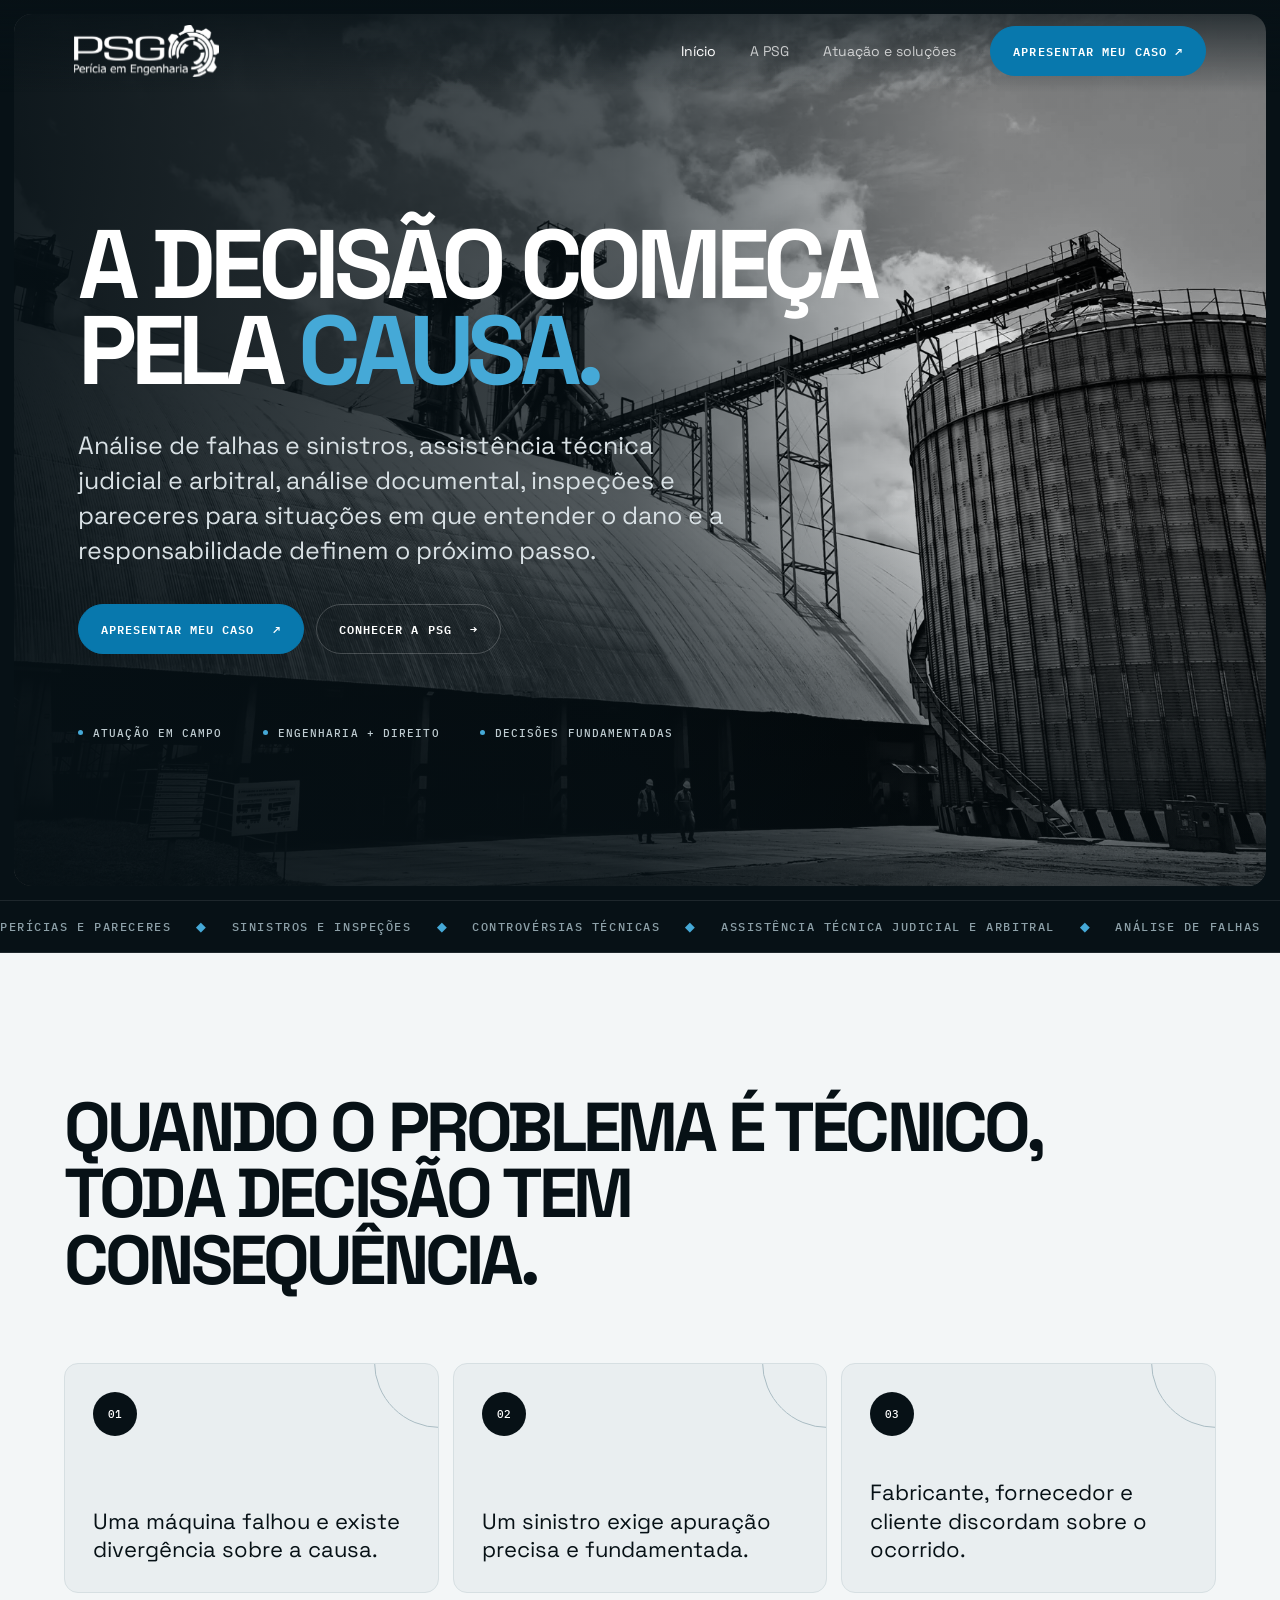
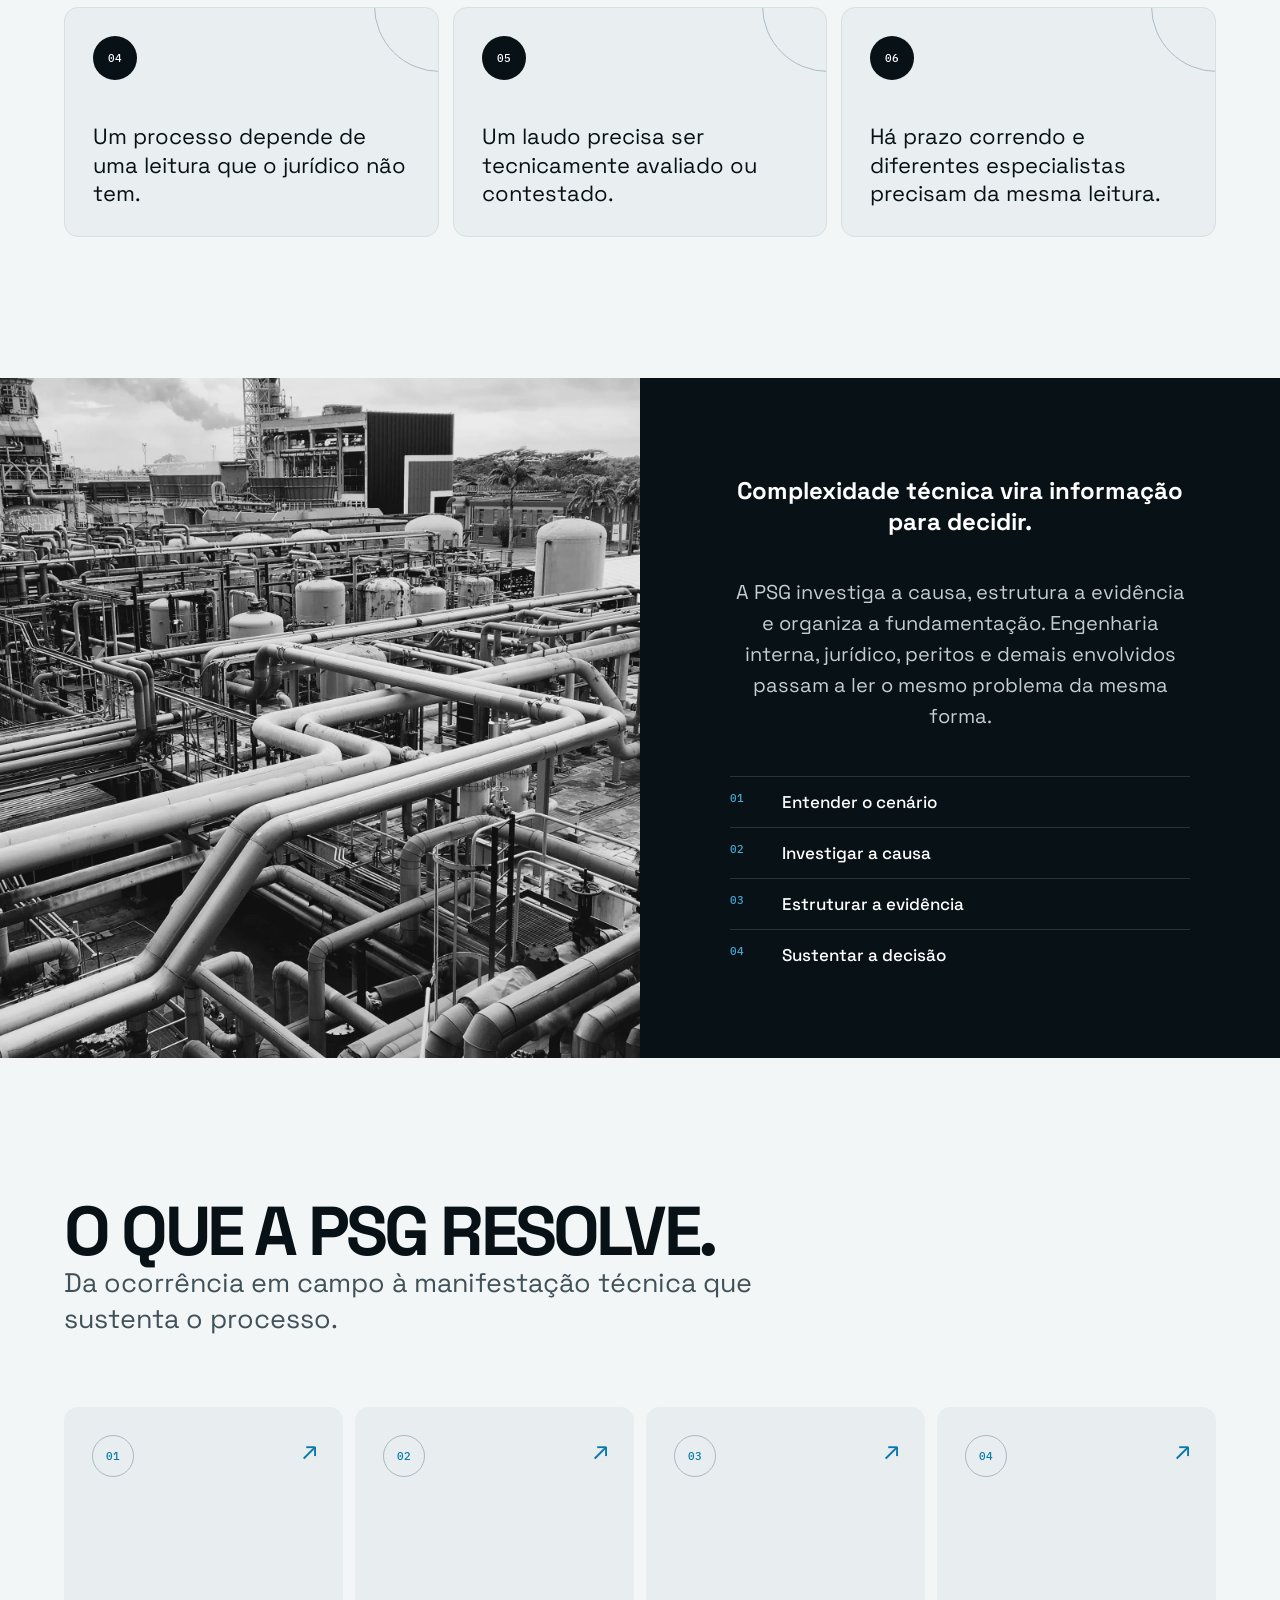
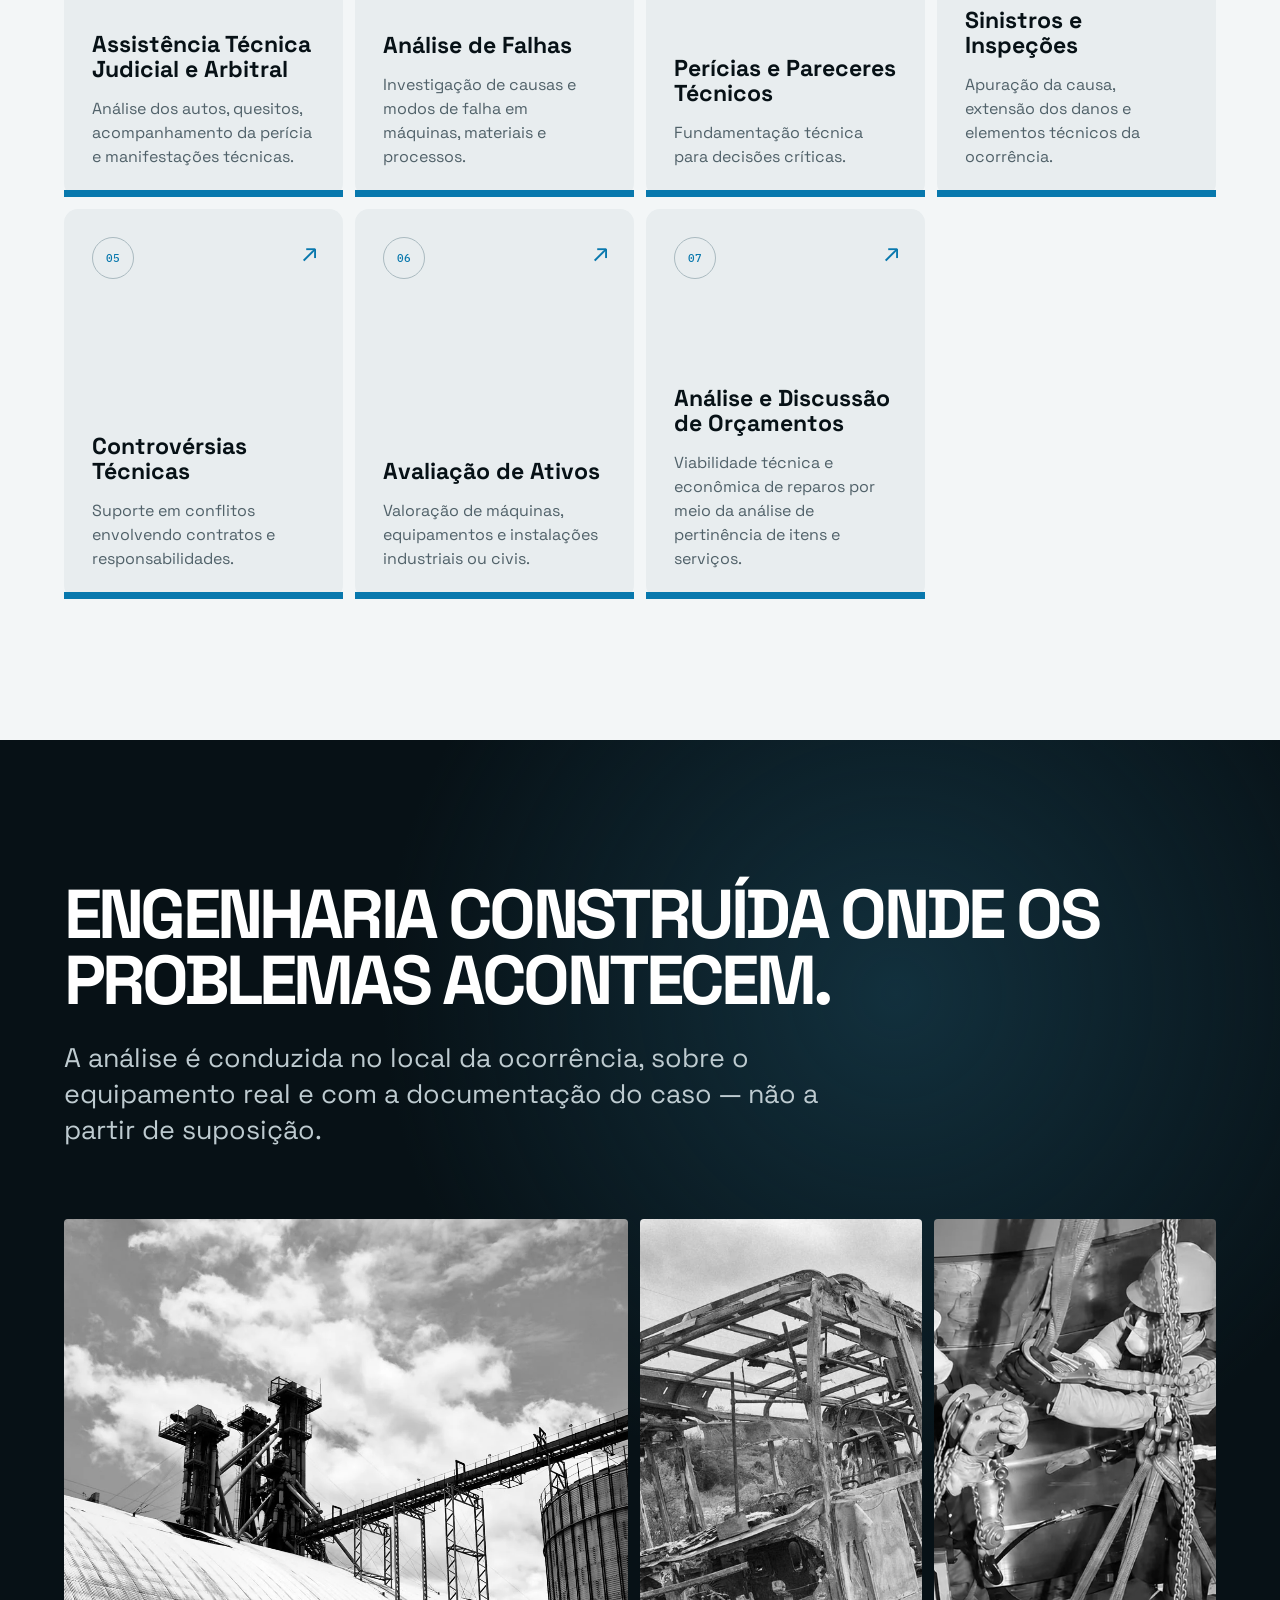
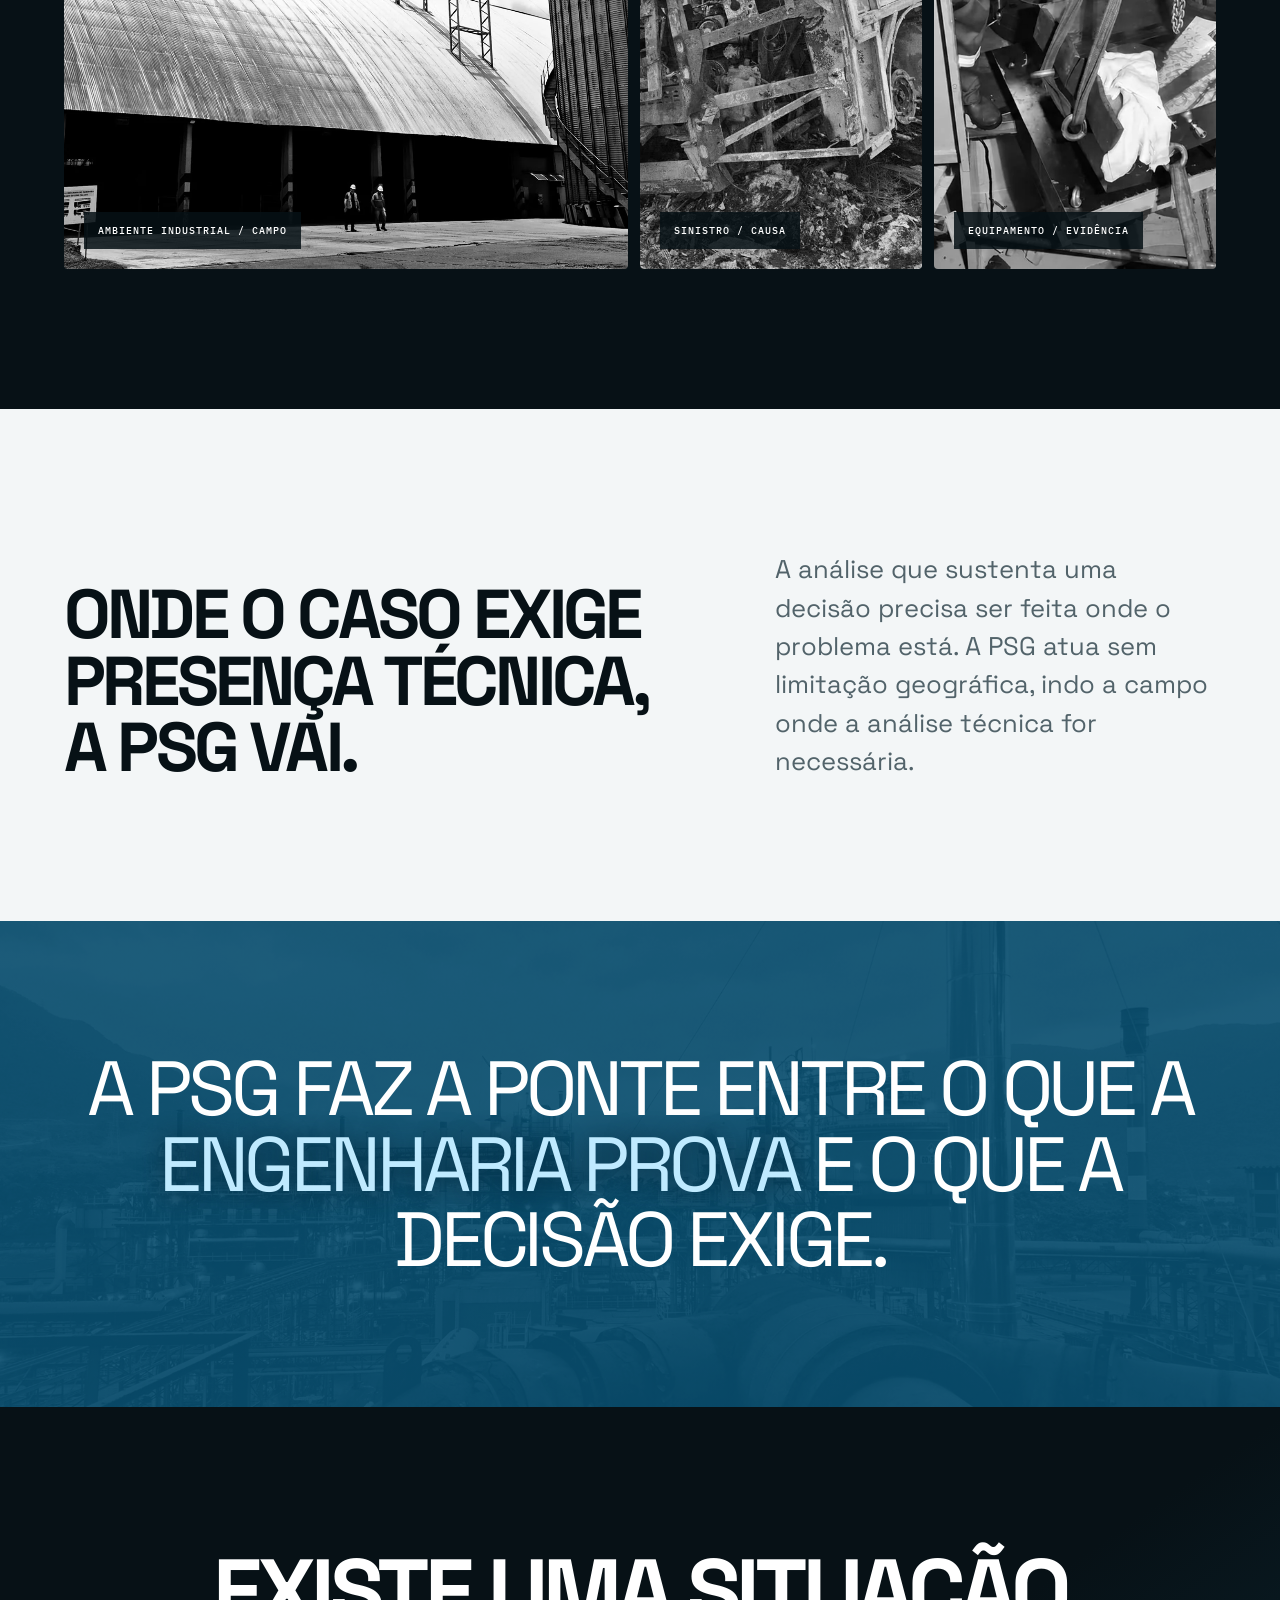
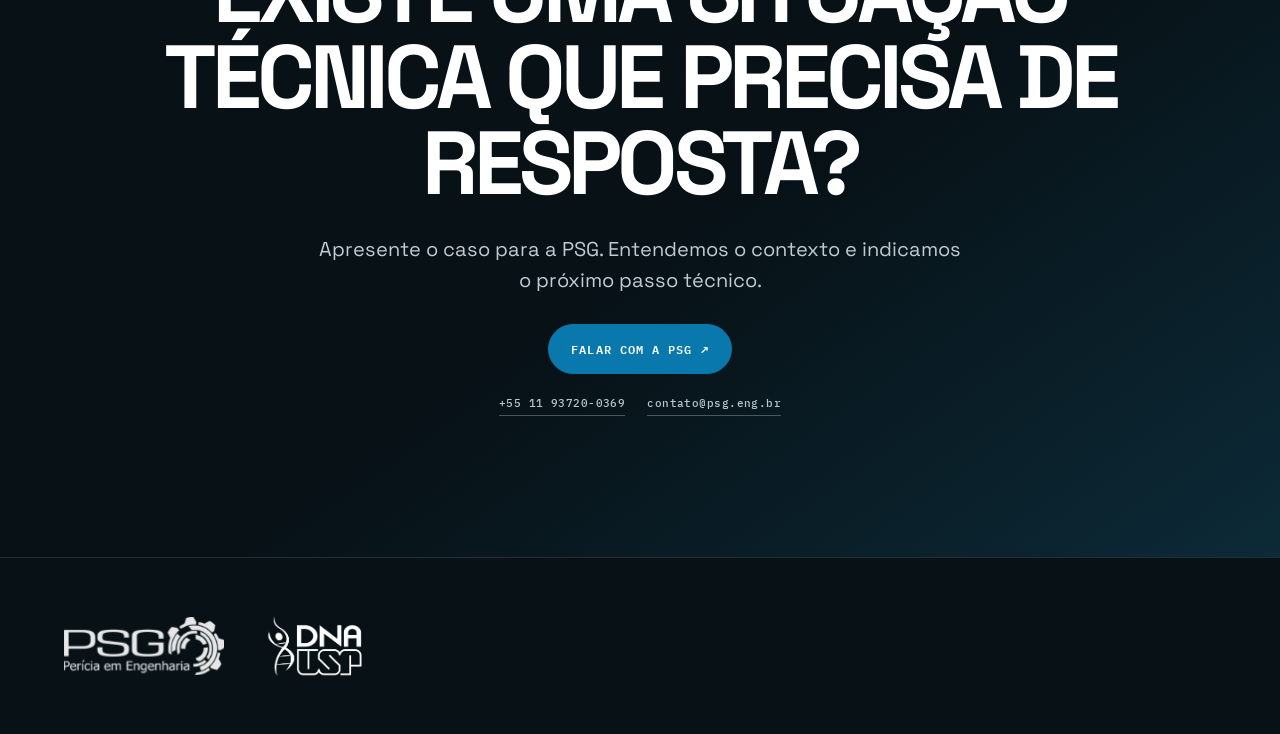
==== index.html @ a9a71434 "COMMIT 01 | THEODORO" ====
<!DOCTYPE html>
<html lang="pt-BR"><head>
<!-- Google Tag Manager -->
<script>(function(w,d,s,l,i){w[l]=w[l]||[];w[l].push({"gtm.start":new Date().getTime(),event:"gtm.js"});var f=d.getElementsByTagName(s)[0],j=d.createElement(s),dl=l!="dataLayer"?"&l="+l:"";j.async=true;j.src="https://www.googletagmanager.com/gtm.js?id="+i+dl;f.parentNode.insertBefore(j,f);})(window,document,"script","dataLayer","GTM-MQ7P9SL2");</script>
<!-- End Google Tag Manager --><meta charset="utf-8"/><meta content="width=device-width,initial-scale=1" name="viewport"/><meta content="PSG Perícia em Engenharia — análise de falhas, assistência técnica judicial, inspeções e pareceres." name="description"/><title>PSG — Perícia em Engenharia</title><link href="assets/brand/favicon-psg.png" rel="icon" sizes="512x512" type="image/png"/><style>html,body{background:#071116}</style><link href="https://fonts.googleapis.com" rel="preconnect"/><link crossorigin="anonymous" href="https://fonts.gstatic.com" rel="preconnect"/><link href="https://fonts.googleapis.com/css2?family=IBM+Plex+Mono:wght@400;500;600&amp;family=Space+Grotesk:wght@400;500;600;700&amp;display=swap" rel="stylesheet"/><script>if(location.protocol==="file:")document.documentElement.classList.add("psg-file-entry")</script><link href="style.css" rel="stylesheet"/></head><body class="home">
<!-- Google Tag Manager (noscript) -->
<noscript><iframe height="0" src="https://www.googletagmanager.com/ns.html?id=GTM-MQ7P9SL2" style="display:none;visibility:hidden" width="0"></iframe></noscript>
<!-- End Google Tag Manager (noscript) -->
<header class="topbar"><div class="wrap nav"><a href="index.html"><img alt="PSG Perícia em Engenharia" class="logo" decoding="async" src="assets/brand/logo-psg.svg"/></a><button aria-controls="navlinks" aria-expanded="false" aria-label="Abrir menu" class="menu">☰</button><nav class="navlinks" id="navlinks"><a class="active" href="index.html">Início</a><a href="a-psg/index.html">A PSG</a><a href="solucoes/index.html">Atuação e soluções</a><a class="pill" href="#contato">Apresentar meu caso ↗</a></nav></div></header>
<main><section class="hero"><div class="hero-bg"></div><div class="wrap hero-content"><h1>A decisão começa<br/>pela <em>causa.</em></h1><p class="lead">Análise de falhas e sinistros, assistência técnica judicial e arbitral, análise documental, inspeções e pareceres para situações em que entender o dano e a responsabilidade definem o próximo passo.</p><div class="actions"><a class="button primary" href="#contato">Apresentar meu caso <span>↗</span></a><a class="button" href="a-psg/index.html">Conhecer a PSG <span>→</span></a></div><div class="hero-meta"><span><i></i>Atuação em campo</span><span><i></i>Engenharia + direito</span><span><i></i>Decisões fundamentadas</span></div></div></section>
<div aria-label="Áreas de atuação" class="ticker"><div class="ticker-track"><div class="ticker-sequence"><span>Perícias e pareceres</span><b>◆</b><span>Sinistros e inspeções</span><b>◆</b><span>Controvérsias técnicas</span><b>◆</b><span>Assistência técnica judicial e arbitral</span><b>◆</b><span>Análise de falhas</span><b>◆</b><span>Análise de orçamentos</span><b>◆</b></div><div aria-hidden="true" class="ticker-sequence"><span>Perícias e pareceres</span><b>◆</b><span>Sinistros e inspeções</span><b>◆</b><span>Controvérsias técnicas</span><b>◆</b><span>Assistência técnica judicial e arbitral</span><b>◆</b><span>Análise de falhas</span><b>◆</b><span>Análise de orçamentos</span><b>◆</b></div></div></div>
<section class="section light"><div class="wrap"><div class="section-head reveal section-head-clean"><div><h2>Quando o problema é técnico, toda decisão tem consequência.</h2></div></div><div class="problem-grid reveal"><article class="problem"><div class="num">01</div><p>Uma máquina falhou e existe divergência sobre a causa.</p></article><article class="problem"><div class="num">02</div><p>Um sinistro exige apuração precisa e fundamentada.</p></article><article class="problem"><div class="num">03</div><p>Fabricante, fornecedor e cliente discordam sobre o ocorrido.</p></article><article class="problem"><div class="num">04</div><p>Um processo depende de uma leitura que o jurídico não tem.</p></article><article class="problem"><div class="num">05</div><p>Um laudo precisa ser tecnicamente avaliado ou contestado.</p></article><article class="problem"><div class="num">06</div><p>Há prazo correndo e diferentes especialistas precisam da mesma leitura.</p></article></div></div></section>
<section class="split home-method"><div class="split-media"><img alt="Planta industrial inspecionada pela PSG" decoding="async" loading="lazy" src="assets/web/campo-vertical.webp"/></div><div class="split-copy"><h2>Complexidade técnica vira informação para decidir.</h2><p>A PSG investiga a causa, estrutura a evidência e organiza a fundamentação. Engenharia interna, jurídico, peritos e demais envolvidos passam a ler o mesmo problema da mesma forma.</p><div class="steps"><div class="step"><span>01</span><b>Entender o cenário</b></div><div class="step"><span>02</span><b>Investigar a causa</b></div><div class="step"><span>03</span><b>Estruturar a evidência</b></div><div class="step"><span>04</span><b>Sustentar a decisão</b></div></div></div></section>
<section class="section light"><div class="wrap"><div class="section-head reveal section-head-clean"><div><h2>O que a PSG resolve.</h2><p class="section-intro">Da ocorrência em campo à manifestação técnica que sustenta o processo.</p></div></div><div class="services reveal"><a class="service" href="solucoes/index.html"><span class="icon">01</span><div><h3>Assistência Técnica Judicial e Arbitral</h3><p>Análise dos autos, quesitos, acompanhamento da perícia e manifestações técnicas.</p></div><span class="arrow">↗</span></a><a class="service" href="solucoes/index.html"><span class="icon">02</span><div><h3>Análise de Falhas</h3><p>Investigação de causas e modos de falha em máquinas, materiais e processos.</p></div><span class="arrow">↗</span></a><a class="service" href="solucoes/index.html"><span class="icon">03</span><div><h3>Perícias e Pareceres Técnicos</h3><p>Fundamentação técnica para decisões críticas.</p></div><span class="arrow">↗</span></a><a class="service" href="solucoes/index.html"><span class="icon">04</span><div><h3>Sinistros e Inspeções</h3><p>Apuração da causa, extensão dos danos e elementos técnicos da ocorrência.</p></div><span class="arrow">↗</span></a><a class="service" href="solucoes/index.html"><span class="icon">05</span><div><h3>Controvérsias Técnicas</h3><p>Suporte em conflitos envolvendo contratos e responsabilidades.</p></div><span class="arrow">↗</span></a><a class="service" href="solucoes/index.html"><span class="icon">06</span><div><h3>Avaliação de Ativos</h3><p>Valoração de máquinas, equipamentos e instalações industriais ou civis.</p></div><span class="arrow">↗</span></a><a class="service" href="solucoes/index.html"><span class="icon">07</span><div><h3>Análise e Discussão de Orçamentos</h3><p>Viabilidade técnica e econômica de reparos por meio da análise de pertinência de itens e serviços.</p></div><span class="arrow">↗</span></a></div></div></section>
<section class="section field-section"><div class="wrap"><div class="field-heading reveal"><h2>Engenharia construída onde os problemas acontecem.</h2><p class="section-intro">A análise é conduzida no local da ocorrência, sobre o equipamento real e com a documentação do caso — não a partir de suposição.</p></div><div class="field-gallery reveal"><div class="shot"><img alt="Inspeção em instalação industrial" decoding="async" loading="lazy" src="assets/web/hero-industria.webp"/><span class="shot-label">Ambiente industrial / campo</span></div><div class="shot"><img alt="Veículo após sinistro" decoding="async" loading="lazy" src="assets/web/sinistro.webp"/><span class="shot-label">Sinistro / causa</span></div><div class="shot"><img alt="Equipe em análise técnica" decoding="async" loading="lazy" src="assets/web/equipe-tecnica-sem-logos.webp"/><span class="shot-label">Equipamento / evidência</span></div></div></div></section>
<section class="section light geography"><div class="wrap geography-grid reveal"><h2>Onde o caso exige presença técnica, a PSG vai.</h2><p>A análise que sustenta uma decisão precisa ser feita onde o problema está. A PSG atua sem limitação geográfica, indo a campo onde a análise técnica for necessária.</p></div></section>
<section class="statement"><div class="wrap"><blockquote class="reveal">A PSG faz a ponte entre o que a <span>engenharia prova</span> e o que a decisão exige.</blockquote></div></section>
<section class="section contact-section" id="contato"><div class="wrap contact reveal"><div><h2>Existe uma situação técnica que precisa de resposta?</h2></div><div class="contact-side"><p>Apresente o caso para a PSG. Entendemos o contexto e indicamos o próximo passo técnico.</p><a class="button primary" href="https://wa.me/5511937200369">Falar com a PSG ↗</a><div class="contact-links"><a href="tel:+5511937200369">+55 11 93720-0369</a><a href="mailto:contato@psg.eng.br">contato@psg.eng.br</a></div></div></div></section></main>
<footer class="footer"><div class="wrap footer-row"><div class="footer-brands"><img alt="PSG" class="footer-logo" decoding="async" src="assets/brand/logo-psg.svg"/><img alt="DNA USP" class="dna-logo" decoding="async" src="assets/brand/dna-usp-branco.png"/></div></div></footer><script src="script.js"></script></body></html>
---- style.css ----
:root{--blue:#0878ad;--blue2:#45a9d7;--ink:#071116;--paper:#f3f6f7;--line:rgba(255,255,255,.18);--muted:#aebbc1;--max:1440px;--pad:clamp(24px,5vw,78px)}
*{box-sizing:border-box}html{scroll-behavior:smooth}body{margin:0;background:var(--ink);color:#fff;font-family:"Space Grotesk",sans-serif;overflow-x:hidden}a{color:inherit;text-decoration:none}img{display:block;max-width:100%}button{font:inherit}.wrap{width:min(var(--max),100%);margin:auto;padding-inline:var(--pad)}
.topbar{position:fixed;z-index:30;left:0;right:0;top:0;height:92px;display:flex;align-items:center;transition:.3s;background:linear-gradient(#071116cc,transparent)}.topbar.scrolled{height:72px;background:#071116eb;backdrop-filter:blur(12px);border-bottom:1px solid #ffffff14}.nav{display:flex;align-items:center;justify-content:space-between}.logo{width:176px;filter:brightness(0) invert(1)}.navlinks{display:flex;gap:34px;align-items:center;font-size:14px}.navlinks a:not(.pill){opacity:.72}.navlinks a.active,.navlinks a:hover{opacity:1}.pill,.button{border:1px solid #fff3;border-radius:100px;padding:14px 22px;display:inline-flex;align-items:center;gap:18px;text-transform:uppercase;letter-spacing:.09em;font:600 12px "IBM Plex Mono",monospace;transition:.25s}.button.primary,.pill{background:var(--blue);border-color:var(--blue)}.button:hover,.pill:hover{background:#fff;color:var(--ink);transform:translateY(-2px)}.menu{display:none;background:none;border:0;color:#fff;font-size:24px}
.hero{min-height:100svh;position:relative;display:flex;align-items:flex-end;overflow:hidden}.hero-bg{position:absolute;inset:0;background:url('assets/web/hero-industria.webp') center/cover no-repeat;filter:grayscale(1);transform:scale(1.02)}.hero:after{content:"";position:absolute;inset:0;background:linear-gradient(90deg,#061015f2 0%,#061015b5 48%,#06101522 78%),linear-gradient(0deg,#071116 0%,transparent 45%)}.hero-content{position:relative;z-index:2;padding-top:150px;padding-bottom:72px}.eyebrow{display:flex;gap:13px;align-items:center;text-transform:uppercase;letter-spacing:.16em;font:500 11px "IBM Plex Mono";color:var(--blue2)}.eyebrow:before{content:"";width:36px;height:1px;background:currentColor}.hero h1,.page-hero h1{font-size:clamp(54px,7.6vw,120px);line-height:.88;letter-spacing:-.065em;max-width:1100px;margin:24px 0 34px;text-transform:uppercase}.hero h1 em,.page-hero h1 em{color:var(--blue2);font-style:normal}.lead{font-size:clamp(18px,2vw,25px);line-height:1.4;max-width:720px;color:#d8e0e4}.actions{display:flex;gap:12px;margin-top:36px;flex-wrap:wrap}.hero-meta{display:flex;gap:40px;margin-top:72px;font:500 11px "IBM Plex Mono";letter-spacing:.1em;text-transform:uppercase;color:#bfccd1}.hero-meta span{display:flex;gap:10px;align-items:center}.hero-meta i{width:5px;height:5px;background:var(--blue2);border-radius:50%}
.ticker{border-block:1px solid #ffffff18;overflow:hidden;white-space:nowrap;padding:18px 0;font:500 12px "IBM Plex Mono";text-transform:uppercase;letter-spacing:.13em;color:#8da0a8}.ticker-track{display:flex;width:max-content;will-change:transform;animation:tickerMove 34s linear infinite}.ticker-sequence{display:flex;align-items:center;flex:none}.ticker b{color:var(--blue2);margin:0 25px}@keyframes tickerMove{to{transform:translateX(-50%)}}
.section{padding:clamp(90px,11vw,170px) 0}.section.light{background:var(--paper);color:var(--ink)}.section.blue{background:var(--blue)}.section-head{display:grid;grid-template-columns:1fr 2fr;gap:60px;margin-bottom:70px}.section h2{font-size:clamp(42px,5.4vw,82px);line-height:.96;letter-spacing:-.055em;margin:0;text-transform:uppercase}.section-intro{font-size:clamp(19px,2.1vw,28px);line-height:1.35;max-width:760px;margin:0;color:#becbd0}.light .section-intro{color:#405159}.kicker{font:500 11px "IBM Plex Mono";letter-spacing:.14em;text-transform:uppercase;color:var(--blue)}
.problem-grid{display:grid;grid-template-columns:repeat(3,1fr);border-top:1px solid #1d3038}.problem{padding:34px 25px 50px 0;border-bottom:1px solid #1d3038;min-height:170px}.problem:nth-child(3n+2),.problem:nth-child(3n+3){padding-left:25px;border-left:1px solid #1d3038}.num{font:500 11px "IBM Plex Mono";color:var(--blue);margin-bottom:35px}.problem p{font-size:20px;line-height:1.3;margin:0;max-width:350px}
.split{display:grid;grid-template-columns:1fr 1fr;min-height:760px}.split-media{position:relative;overflow:hidden}.split-media img{width:100%;height:100%;object-fit:cover;filter:grayscale(1);transition:1s}.split-media:hover img{transform:scale(1.03);filter:grayscale(.3)}.split-copy{padding:clamp(50px,7vw,110px);display:flex;flex-direction:column;justify-content:center}.split-copy h2{max-width:720px}.split-copy p{font-size:20px;line-height:1.55;color:#c2ced3;max-width:650px}.steps{margin-top:40px}.step{display:grid;grid-template-columns:52px 1fr;padding:23px 0;border-top:1px solid #ffffff24}.step span{font:500 11px "IBM Plex Mono";color:var(--blue2)}.step b{font-size:17px;font-weight:500}
.services{display:grid;grid-template-columns:repeat(2,1fr);border-top:1px solid #b7c3c7}.service{padding:45px 25px 50px 0;border-bottom:1px solid #b7c3c7;display:grid;grid-template-columns:60px 1fr 40px;gap:15px;min-height:220px;transition:.3s}.service:nth-child(even){padding-left:35px;border-left:1px solid #b7c3c7}.service:hover{background:#fff;padding-inline:28px}.service .icon{font:500 11px "IBM Plex Mono";color:var(--blue)}.service h3{font-size:28px;line-height:1.1;margin:0 0 15px}.service p{margin:0;color:#506169;line-height:1.5}.arrow{font-size:26px;color:var(--blue)}
.field-gallery{display:grid;grid-template-columns:1.5fr .75fr .75fr;gap:12px;height:650px}.shot{position:relative;overflow:hidden}.shot img{width:100%;height:100%;object-fit:cover;filter:grayscale(1)}.shot:first-child img{object-position:center}.shot-label{position:absolute;left:20px;bottom:20px;background:#071116d9;padding:12px 14px;font:500 10px "IBM Plex Mono";letter-spacing:.1em;text-transform:uppercase}
.statement{padding:130px 0;background:var(--blue);color:#fff}.statement blockquote{margin:0;font-size:clamp(42px,6vw,96px);line-height:.98;letter-spacing:-.055em;text-transform:uppercase;max-width:1250px}.statement blockquote span{color:#052f44}
.contact{display:grid;grid-template-columns:1.3fr .7fr;gap:80px;align-items:end}.contact h2{font-size:clamp(54px,7vw,106px)}.contact-side{border-top:1px solid #ffffff35;padding-top:30px}.contact-side p{color:#c0ccd1;line-height:1.55}
.footer{padding:54px 0;border-top:1px solid #ffffff1f}.footer-row{display:flex;justify-content:flex-start;align-items:center}.footer-brands{display:flex;align-items:center;gap:40px}.footer-logo{width:160px;filter:brightness(0) invert(1);opacity:.9}.dna-logo{width:104px;height:auto;object-fit:contain}
.section-number{display:block;font:500 10px "IBM Plex Mono";letter-spacing:.15em;text-transform:uppercase;color:var(--blue2);margin-bottom:28px}.light .section-number{color:var(--blue)}
.media-stamp{position:absolute;left:26px;bottom:26px;z-index:2;padding:13px 16px;background:#071116e8;border:1px solid #ffffff20;font:500 10px "IBM Plex Mono";letter-spacing:.12em;text-transform:uppercase}
/* Home — direção editorial inspirada na referência */
.topbar{padding-top:10px}.topbar .nav{padding-inline:calc(var(--pad) + 10px)}.topbar .logo{width:145px}.topbar.scrolled{padding-top:0}
.home .problem,.home .service{position:relative}
.home .field-gallery{transition:grid-template-columns .65s cubic-bezier(.2,.8,.2,1)}.home .field-gallery:has(.shot:nth-child(1):hover){grid-template-columns:2.15fr .55fr .55fr}.home .field-gallery:has(.shot:nth-child(2):hover){grid-template-columns:.72fr 2.05fr .55fr}.home .field-gallery:has(.shot:nth-child(3):hover){grid-template-columns:.72fr .55fr 2.05fr}.home .field-gallery .shot{z-index:1;transition:filter .4s ease}.home .field-gallery .shot:nth-child(n):hover{transform:none;box-shadow:none}.home .field-gallery .shot img{transition:transform .7s cubic-bezier(.2,.8,.2,1),filter .7s ease}.home .field-gallery .shot:hover img{transform:scale(1.025);filter:grayscale(.15)}.home .field-gallery:has(.shot:hover) .shot:not(:hover){filter:brightness(.55)}
.home .section-head-clean{display:block;max-width:1050px}.home .section-head-clean>div{max-width:100%}
.home .statement blockquote{margin-inline:auto;text-align:center}.home .statement blockquote span{color:#bfeaff;text-shadow:0 2px 24px #001d2dcc}
.home .field-gallery .shot:hover img{filter:grayscale(1)}
/* Páginas internas — extensão direta do sistema visual da Home */
.inner-hero{min-height:calc(100svh - 28px);margin:14px;border-radius:18px;position:relative;overflow:hidden;display:flex;align-items:flex-end}.inner-hero:after{content:"";position:absolute;inset:0;background:linear-gradient(0deg,#061015d9 0%,#06101575 62%,#06101559),linear-gradient(90deg,#0610158c,#0610152e 72%)}.inner-hero-bg{position:absolute;inset:0;width:100%;height:100%;object-fit:cover;filter:grayscale(1)}.about-page .inner-hero-bg{object-position:center}.inner-hero-content{position:relative;z-index:2;padding-top:170px;padding-bottom:78px}.about-page .inner-hero-content{display:flex;flex-direction:column;align-items:center;text-align:center}.inner-hero h1{font-size:clamp(52px,7vw,110px);line-height:1.04;letter-spacing:-.06em;text-transform:uppercase;max-width:1170px;margin:0 0 34px}.about-page .inner-hero h1{max-width:1200px}.inner-hero h1 em{font-style:normal;color:var(--blue2)}.inner-hero p{font-size:clamp(18px,2vw,25px);line-height:1.5;max-width:760px;color:#d3dde1;margin:0}.solutions-hero .inner-hero-bg{object-position:center 62%}
.about-intro{display:grid;grid-template-columns:1.15fr .85fr;gap:10vw;align-items:start}.about-intro h2{max-width:820px}.about-copy{padding-top:8px}.about-copy p{font-size:19px;line-height:1.65;color:#506169;margin:0 0 22px}.method-band{display:grid;grid-template-columns:1fr 1fr;min-height:720px}.method-image{overflow:hidden}.method-image img{width:100%;height:100%;object-fit:cover;object-position:center;filter:grayscale(1)}.method-copy{display:flex;flex-direction:column;justify-content:center;padding:clamp(55px,7vw,110px);background:#0b181e}.method-copy h2{font-size:clamp(42px,5vw,76px);line-height:.98;letter-spacing:-.05em;text-transform:uppercase;margin:0 0 34px}.method-copy p{font-size:18px;line-height:1.65;color:#b9c7cc;max-width:680px;margin:0 0 18px}
.inner-field{background:radial-gradient(circle at 70% 10%,#12303d,transparent 38%),var(--ink)}.inner-field .field-heading{max-width:1050px;margin-bottom:65px}.inner-gallery{display:grid;grid-template-columns:1.25fr .85fr .85fr;gap:12px;height:650px;transition:grid-template-columns .65s cubic-bezier(.2,.8,.2,1)}.inner-gallery:has(figure:nth-child(1):hover){grid-template-columns:2.15fr .55fr .55fr}.inner-gallery:has(figure:nth-child(2):hover){grid-template-columns:.72fr 2.05fr .55fr}.inner-gallery:has(figure:nth-child(3):hover){grid-template-columns:.72fr .55fr 2.05fr}.inner-gallery figure{margin:0;position:relative;overflow:hidden;border-radius:4px;transition:filter .4s ease}.inner-gallery img{width:100%;height:100%;object-fit:cover;filter:grayscale(1);transition:transform .7s cubic-bezier(.2,.8,.2,1)}.about-page .inner-gallery figure:first-child img{object-position:center}.about-page .inner-gallery figure:nth-child(2) img{object-position:42% center}.inner-gallery figure:hover img{transform:scale(1.025)}.inner-gallery:has(figure:hover) figure:not(:hover){filter:brightness(.55)}.inner-gallery figcaption{position:absolute;left:20px;bottom:20px;background:#071116e3;padding:12px 15px;font:500 10px "IBM Plex Mono";letter-spacing:.1em;text-transform:uppercase}.team-heading{max-width:900px;margin-bottom:65px}.team-grid{display:grid;grid-template-columns:repeat(3,1fr);gap:12px}.team-grid article{min-height:330px;padding:30px;border:1px solid #d4dfe2;border-radius:14px;background:#e8edef;display:flex;flex-direction:column;justify-content:flex-end;position:relative;overflow:hidden;transition:.35s}.team-grid article:after{content:"";position:absolute;width:160px;height:160px;border:1px solid #aabcc3;border-radius:50%;right:-80px;top:-80px}.team-grid article:hover{background:var(--blue);color:#fff;transform:translateY(-6px);border-color:var(--blue)}.team-grid article>span{position:absolute;left:30px;top:30px;font:500 11px "IBM Plex Mono";color:var(--blue)}.team-grid article:hover>span{color:#fff}.team-grid h3{font-size:clamp(25px,2.5vw,38px);line-height:1.08;margin:0 0 14px}.team-grid p{margin:0;color:#53636a}.team-grid article:hover p{color:#d8edf5}.capacity-card{background:#fff;border-radius:18px;padding:clamp(45px,7vw,90px);display:grid;grid-template-columns:1fr 1fr;gap:8vw;align-items:end}.capacity-card p{font-size:21px;line-height:1.55;color:#52636a;margin:0}.inner .contact-section{background:linear-gradient(145deg,#071116 55%,#0c2a37)}.inner .contact-section .contact{display:flex;flex-direction:column;align-items:center;text-align:center;gap:30px;max-width:1120px}.inner .contact-section .contact-side{border:0;padding:0;display:flex;flex-direction:column;align-items:center}.inner .contact-section .contact-side p{font-size:20px;max-width:680px;margin:0 0 28px}
.solutions-section{background:#071116}.solutions-page .solutions-list{border-top-color:#ffffff24}.solutions-page .solution-button{padding:40px 0}.solutions-page .solution-button strong{font-size:clamp(27px,3.2vw,48px)}.solutions-page .solution-content-inner{padding-bottom:55px}.solutions-image{height:600px;overflow:hidden;margin:0 14px;border-radius:18px}.solutions-image img{width:100%;height:100%;object-fit:cover;object-position:center;filter:grayscale(1)}
@media(max-width:900px){.inner-hero{margin:8px;min-height:82svh}.about-intro,.method-band,.capacity-card,.geography-grid{grid-template-columns:1fr}.method-image{height:520px}.inner-gallery,.inner-gallery:has(figure:nth-child(n):hover){grid-template-columns:1fr 1fr;height:720px}.inner-gallery figure:first-child{grid-column:1/-1}.team-grid{grid-template-columns:1fr 1fr}.solutions-image{height:460px;margin:8px}.solutions-page .solution-content-inner{padding-left:42px}}
@media(max-width:560px){.inner-hero h1{font-size:11.5vw;line-height:1.12;letter-spacing:-.045em}.inner-hero-content{padding-top:130px;padding-bottom:44px}.inner-hero p{font-size:18px;line-height:1.5}.method-image{height:420px}.inner-gallery,.inner-gallery:has(figure:nth-child(n):hover){grid-template-columns:1fr;height:auto}.inner-gallery figure,.inner-gallery figure:first-child{grid-column:auto;height:380px}.team-grid{grid-template-columns:1fr}.team-grid article{min-height:260px}.capacity-card{padding:34px 26px}.solutions-page .solution-content-inner{padding-left:42px}}
/* Páginas internas — continuação da linguagem visual da Home */
.page-hero.about-hero,.page-hero.solutions-hero{min-height:calc(86svh - 28px);margin:14px;border-radius:18px;padding:170px 0 72px;isolation:isolate}.page-hero .page-hero-bg{position:absolute;inset:0;z-index:-2;background-size:cover;background-position:center;filter:grayscale(1)}.about-hero .page-hero-bg{background-image:url('assets/web/planta.webp');background-position:center 56%}.solutions-hero .page-hero-bg{background-image:url('assets/web/solutions-hero.webp');background-position:center 52%}.page-hero.about-hero:after,.page-hero.solutions-hero:after{content:"";position:absolute;inset:0;z-index:-1;background:linear-gradient(90deg,#061015ed 0%,#061015ac 56%,#06101525 85%),linear-gradient(0deg,#071116b8,transparent 45%)}.about-hero h1,.solutions-hero h1{max-width:1180px;margin-bottom:28px}.about-hero .lead,.solutions-hero .lead{max-width:680px}
.about-intro .about-grid{align-items:end}.about-intro .principles{gap:14px;background:transparent}.about-intro .principle{position:relative;min-height:280px;border:1px solid #d5dfe2;border-radius:14px;background:#e8edef;display:flex;flex-direction:column;justify-content:flex-end;overflow:hidden;transition:.35s}.about-intro .principle:after{content:"";position:absolute;width:150px;height:150px;border:1px solid #a9bbc2;border-radius:50%;right:-75px;top:-75px}.about-intro .principle:hover{color:#fff;background:var(--blue);border-color:var(--blue);transform:translateY(-6px)}.about-intro .principle:hover p{color:#d9eff8}.about-intro .principle:hover .mono{color:#fff}
.about-field{height:690px;min-height:0;overflow:hidden}.about-field .split-copy,.about-field .split-media{height:690px}.about-field .split-copy{justify-content:center}.about-field .split-media img{object-position:center center}.about-capacity .field-heading{max-width:1000px;margin-bottom:65px}.about-capacity .field-heading .section-intro{margin-top:25px}.about-capacity .field-gallery{transition:grid-template-columns .65s cubic-bezier(.2,.8,.2,1)}.about-capacity .field-gallery:has(.shot:nth-child(1):hover){grid-template-columns:2.15fr .55fr .55fr}.about-capacity .field-gallery:has(.shot:nth-child(2):hover){grid-template-columns:.72fr 2.05fr .55fr}.about-capacity .field-gallery:has(.shot:nth-child(3):hover){grid-template-columns:.72fr .55fr 2.05fr}.about-capacity .shot img{filter:grayscale(1);transition:transform .65s ease,filter .65s ease}.about-capacity .shot:hover img{transform:scale(1.025);filter:grayscale(1)}.about-capacity .field-gallery:has(.shot:hover) .shot:not(:hover){filter:brightness(.6)}
.solutions-hero+section{padding-top:110px}.solutions-hero+section .solutions-list{border:0;display:grid;gap:12px}.solutions-hero+section .solution-item{border:1px solid #ffffff1d;border-radius:14px;background:#0c1a21;overflow:hidden;transition:.3s}.solutions-hero+section .solution-item:hover,.solutions-hero+section .solution-item.open{background:#102630;border-color:#2d6178}.solutions-hero+section .solution-button{padding:32px 28px;grid-template-columns:58px 1fr 40px}.solutions-hero+section .solution-content-inner{padding:4px 28px 38px 86px}.solutions-hero+section .solution-content-inner>div{border-top:1px solid #ffffff1c;padding-top:18px}.solutions-detail{height:650px;min-height:0}.solutions-detail .split-media,.solutions-detail .split-copy{height:650px}.solutions-detail .split-media img{object-position:center}.solutions-detail .split-copy{align-items:center;text-align:center}.solutions-detail .split-copy p{max-width:620px}
.page-contact{background:linear-gradient(145deg,#071116 55%,#0c2a37)}.page-contact.blue{background:linear-gradient(145deg,#0878ad,#07587e)}.page-contact .contact{display:flex;flex-direction:column;align-items:center;text-align:center;gap:28px;max-width:1120px}.page-contact .contact-side{border:0;padding:0;display:flex;flex-direction:column;align-items:center}.page-contact .contact-side p{font-size:20px;max-width:650px;margin:0 0 28px}
@media(max-width:900px){.page-hero.about-hero,.page-hero.solutions-hero{margin:8px;min-height:78svh}.about-intro .principles{grid-template-columns:1fr}.about-field,.about-field .split-copy{height:auto}.about-field .split-media{height:460px}.about-capacity .field-gallery:has(.shot:nth-child(n):hover){grid-template-columns:1fr 1fr}.solutions-detail,.solutions-detail .split-copy{height:auto}.solutions-detail .split-media{height:460px}.solutions-hero+section .solution-content-inner{grid-template-columns:1fr 1fr}}
@media(max-width:560px){.about-capacity .field-gallery:has(.shot:nth-child(n):hover){grid-template-columns:1fr}.solutions-hero+section .solution-content-inner{grid-template-columns:1fr;padding-left:28px}.solutions-hero+section .solution-button{grid-template-columns:42px 1fr 30px;padding-inline:20px}}
@media(max-width:900px){.home .field-gallery:has(.shot:nth-child(n):hover){grid-template-columns:1fr 1fr}.home .field-gallery .shot:nth-child(n):hover{transform:none}}
@media(max-width:560px){.home .field-gallery:has(.shot:nth-child(n):hover){grid-template-columns:1fr}}
@media(max-width:560px){.topbar .nav{padding-inline:28px}.topbar .logo{width:124px}}
.home .hero{min-height:calc(100svh - 28px);margin:14px;border-radius:18px;align-items:center}.home .hero:after{background:linear-gradient(90deg,#061015ee 0%,#061015ad 49%,#06101518 78%),linear-gradient(0deg,#07111699 0%,transparent 45%)}.home .hero-bg{background-position:center 45%}.home .hero-content{padding-top:132px;padding-bottom:70px}.home .hero h1{max-width:1160px;margin-top:0}.home .hero .lead{max-width:650px}.home .ticker{margin-top:14px}
@media(max-width:1200px){.home .hero:after{background:linear-gradient(90deg,#061015f5 0%,#061015e8 55%,#0610159c 82%,#0610155e 100%),linear-gradient(0deg,#071116d9 0%,transparent 58%)}.home .hero-content{padding-right:max(28px,8vw)}.home .hero h1{font-size:clamp(62px,8.8vw,100px);line-height:.94;max-width:900px}.home .hero .lead{max-width:620px;color:#f5f8f9;background:linear-gradient(90deg,#061015d6 0%,#061015a8 78%,transparent 100%);border-left:3px solid var(--blue2);padding:16px 24px 16px 20px;margin-left:-20px;text-shadow:0 1px 12px #000}}
.home .home-method{height:680px;min-height:0;overflow:hidden}.home .home-method .split-media{height:680px;min-height:0}.home .home-method .split-media img{width:100%;height:100%;object-fit:cover;object-position:center center}.home .home-method .split-copy{height:680px;padding-block:48px;align-items:center;text-align:center}.home .home-method .split-copy>p{max-width:620px}.home .home-method .steps{margin:24px auto 0;width:min(100%,620px);text-align:left}.home .home-method .step{padding:14px 0}.home .section.light{position:relative}
.home .problem-grid{border:0;gap:14px}.home .problem,.home .problem:nth-child(n){min-height:230px;padding:28px;border:1px solid #d6dfe2;border-radius:14px;background:#e9eef0;display:flex;flex-direction:column;justify-content:space-between;overflow:hidden;transition:.3s}.home .problem .num{width:44px;height:44px;margin:0;border-radius:50%;display:grid;place-items:center;background:var(--ink);color:#fff}.home .problem p{font-size:22px}.home .problem:after{content:"";position:absolute;width:130px;height:130px;border:1px solid #aabcc3;border-radius:50%;right:-68px;top:-68px;transition:.35s}.home .problem:hover{background:var(--blue);color:#fff;transform:translateY(-5px);border-color:var(--blue)}.home .problem:hover .num{background:#fff;color:var(--blue)}.home .problem:hover:after{width:180px;height:180px;border-color:#ffffff55}
.home .services{grid-template-columns:repeat(4,1fr);gap:12px;border:0}.home .service,.home .service:nth-child(n){display:flex;flex-direction:column;min-height:390px;padding:28px;border:0;border-radius:14px;background:#e8edef;transition:.35s}.home .service .icon{width:42px;height:42px;display:grid;place-items:center;border:1px solid #aabac0;border-radius:50%;margin-bottom:auto}.home .service h3{font-size:clamp(22px,1.8vw,30px)}.home .service .arrow{position:absolute;right:25px;top:26px}.home .service:before{content:"";position:absolute;left:0;right:0;bottom:0;width:auto;height:7px;background:var(--blue);transition:.35s}.home .service:hover{padding:28px;background:var(--ink);color:#fff;transform:translateY(-7px)}.home .service:hover p{color:#b9c6cb}.home .service:hover:before{height:14px}
.home .field-section{background:radial-gradient(circle at 70% 20%,#12303d 0,transparent 38%),var(--ink)}.home .field-heading{max-width:1050px;margin:0 0 70px}.home .field-heading h2{text-align:left}.home .field-heading .section-intro{margin-top:26px;text-align:left}.home .field-gallery{transform:rotate(-.35deg)}.home .shot{border-radius:4px}.geography-grid{display:grid;grid-template-columns:1.15fr .85fr;gap:9vw;align-items:end}.geography-grid p{font-size:clamp(20px,2vw,28px);line-height:1.5;color:#52636a;margin:0}.home .statement{position:relative;overflow:hidden;background:var(--ink)}.home .statement:before{content:"";position:absolute;inset:0;background:linear-gradient(#0878addb,#0878addb),url('assets/web/planta.webp') center 55%/cover no-repeat;opacity:.62}.home .statement .wrap{position:relative;z-index:2}.home .contact-section{background:linear-gradient(145deg,#071116 55%,#0c2a37)}.home .contact-section .contact{display:flex;flex-direction:column;align-items:center;text-align:center;gap:28px;max-width:1120px}.home .contact-section .contact-side{border:0;padding:0;display:flex;flex-direction:column;align-items:center}.home .contact-section .contact-side p{font-size:20px;max-width:650px;margin:0 0 28px}.contact-links{display:flex;gap:22px;justify-content:center;margin-top:22px;font:500 11px "IBM Plex Mono";letter-spacing:.08em;text-transform:uppercase;color:#b9c8ce}.contact-links a{border-bottom:1px solid #ffffff45;padding-bottom:5px}.contact-links a:hover{color:#fff;border-color:#fff}
.page-hero{min-height:78svh;display:flex;align-items:flex-end;position:relative;background:#0a151b;padding:190px 0 80px;overflow:hidden}.page-hero .ghost{position:absolute;right:-2vw;top:80px;font-size:clamp(250px,40vw,620px);font-weight:700;line-height:1;color:#ffffff05;letter-spacing:-.1em}.page-hero p{max-width:780px}.about-grid{display:grid;grid-template-columns:1.1fr .9fr;gap:11vw}.big-copy{font-size:clamp(29px,3vw,46px);line-height:1.18;letter-spacing:-.025em;margin:0}.body-copy{font-size:18px;line-height:1.7;color:#53636a}.principles{display:grid;grid-template-columns:repeat(3,1fr);gap:1px;background:#cbd4d7;margin-top:90px}.principle{background:var(--paper);padding:45px 35px}.principle strong{display:block;font-size:23px;margin:28px 0 12px}.principle p{color:#596a72;line-height:1.5}.mono{font:500 11px "IBM Plex Mono";color:var(--blue);letter-spacing:.1em;text-transform:uppercase}
.solutions-list{border-top:1px solid #ffffff2b}.solution-item{border-bottom:1px solid #ffffff2b}.solution-button{width:100%;background:none;color:#fff;border:0;text-align:left;padding:34px 0;display:grid;grid-template-columns:70px 1fr 40px;align-items:center;cursor:pointer}.solution-button span:first-child{font:500 11px "IBM Plex Mono";color:var(--blue2)}.solution-button strong{font-size:clamp(25px,3vw,44px);font-weight:500}.solution-button i{font-style:normal;font-size:26px;transition:.3s}.solution-item.open i{transform:rotate(45deg)}.solution-content{max-height:0;overflow:hidden;transition:max-height .5s ease}.solution-content-inner{display:grid;grid-template-columns:repeat(4,1fr);gap:26px;padding:5px 0 45px 70px}.solution-content h4{font:500 10px "IBM Plex Mono";letter-spacing:.1em;text-transform:uppercase;color:var(--blue2);margin:0 0 12px}.solution-content p{color:#aebbc1;line-height:1.5;margin:0}.reveal{opacity:0;transform:translateY(30px);transition:opacity .85s ease,transform .85s cubic-bezier(.2,.8,.2,1),filter .85s ease;filter:blur(5px)}.reveal-left{transform:translateX(-46px)}.reveal-right{transform:translateX(46px)}.reveal.visible{opacity:1;transform:none;filter:none}.about-page .inner-hero-bg{animation:aboutHeroIn 1.4s cubic-bezier(.2,.8,.2,1) both}.about-page .inner-hero-content{animation:aboutCopyIn 1s .18s cubic-bezier(.2,.8,.2,1) both}.about-page .inner-gallery.reveal figure{opacity:0;transform:translateY(24px);transition:opacity .65s ease,transform .65s cubic-bezier(.2,.8,.2,1),filter .4s ease}.about-page .inner-gallery.visible figure{opacity:1;transform:none}.about-page .inner-gallery.visible figure:nth-child(2){transition-delay:.1s}.about-page .inner-gallery.visible figure:nth-child(3){transition-delay:.2s}@keyframes aboutHeroIn{from{opacity:.25;transform:scale(1.06)}to{opacity:1;transform:scale(1)}}@keyframes aboutCopyIn{from{opacity:0;transform:translateY(28px)}to{opacity:1;transform:none}}@media(prefers-reduced-motion:reduce){.reveal,.reveal-left,.reveal-right,.about-page .inner-gallery.reveal figure,.about-page .inner-hero-bg,.about-page .inner-hero-content{animation:none;transition:none;transform:none;filter:none}.reveal,.about-page .inner-gallery.reveal figure{opacity:1}}
@media(max-width:900px){.navlinks{display:none;position:absolute;top:72px;left:16px;right:16px;background:#0b181e;padding:25px;flex-direction:column;align-items:flex-start;border:1px solid #ffffff1c}.navlinks.open{display:flex}.menu{display:block}.hero h1,.page-hero h1{font-size:clamp(50px,14vw,82px)}.section-head,.split,.about-grid,.contact{grid-template-columns:1fr}.split-media{min-height:520px}.problem-grid{grid-template-columns:1fr}.problem,.problem:nth-child(n){padding:28px 0;border-left:0}.services{grid-template-columns:1fr}.service:nth-child(n){padding:35px 0;border-left:0}.field-gallery{grid-template-columns:1fr 1fr;height:700px}.shot:first-child{grid-column:1/-1}.solution-content-inner{grid-template-columns:1fr 1fr;padding-left:0}.hero-meta{flex-direction:column;gap:12px}.section-head{gap:22px}.footer-row{gap:30px;align-items:flex-start;flex-direction:column}}@media(max-width:560px){.logo{width:140px}.field-gallery{grid-template-columns:1fr;height:auto}.shot,.shot:first-child{height:380px;grid-column:auto}.solution-content-inner{grid-template-columns:1fr}.solution-button{grid-template-columns:42px 1fr 25px}.solution-content-inner{padding-left:42px}.hero-content{padding-bottom:42px}.contact{gap:35px}}
@media(max-width:900px){.home .hero{margin:8px;min-height:calc(100svh - 16px)}.home .home-method{height:auto;max-height:none}.home .home-method .split-media{height:460px;min-height:0}.home .home-method .split-copy{height:auto}.home .field-gallery{transform:none}.home .services{grid-template-columns:repeat(2,1fr)}.home .service,.home .service:nth-child(n){min-height:330px;padding:24px}.home .field-heading{margin-bottom:45px}}
@media(max-width:900px){.home .hero h1{font-size:11vw;line-height:.98;max-width:760px}.home .hero .lead{font-size:20px;line-height:1.48;max-width:590px}}
@media(min-width:561px) and (max-width:1200px){.section{padding-block:clamp(80px,9vw,120px)}.section h2{font-size:clamp(46px,6vw,68px)}.home .problem-grid{grid-template-columns:repeat(2,minmax(0,1fr))}.home .problem,.home .problem:nth-child(n){min-height:210px}.home .services{grid-template-columns:repeat(2,minmax(0,1fr))}.home .service,.home .service:nth-child(n){min-height:320px}.solutions-page .solution-content-inner,.solutions-hero+section .solution-content-inner{grid-template-columns:repeat(2,minmax(0,1fr))}.capacity-card{gap:5vw}.contact h2{font-size:clamp(54px,7vw,78px)}}
@media(min-width:901px) and (max-width:1100px){.navlinks{display:none;position:absolute;top:72px;left:16px;right:16px;background:#0b181e;padding:25px;flex-direction:column;align-items:flex-start;border:1px solid #ffffff1c}.navlinks.open{display:flex}.menu{display:block}.home .home-method,.method-band{grid-template-columns:1fr;height:auto;max-height:none}.home .home-method .split-media,.method-image{height:520px;min-height:0}.home .home-method .split-copy{height:auto;padding-block:70px}.method-copy{min-height:580px}.about-intro{grid-template-columns:1fr;gap:45px}.about-copy{max-width:760px}.inner-gallery{height:570px}.team-grid{grid-template-columns:repeat(2,minmax(0,1fr))}}
@media(max-width:560px){.home .hero{align-items:flex-end}.home .hero:after{background:linear-gradient(90deg,#061015fa 0%,#061015e8 78%,#061015bd),linear-gradient(0deg,#071116fa 0%,#0711168c 72%)}.home .hero-bg{background-position:58% center}.home .hero-content{padding-top:112px;padding-right:var(--pad);padding-bottom:34px}.home .hero h1{font-size:11.5vw;line-height:1.05;letter-spacing:-.045em;margin-bottom:24px;max-width:100%}.home .hero .lead{font-size:17px;line-height:1.5;max-width:100%;color:#fff;margin-left:0;padding:15px 16px;border-left-width:2px;background:#061015bd}.home .actions{display:grid;grid-template-columns:1fr;margin-top:28px}.home .actions .button{justify-content:space-between;width:100%;padding:15px 20px}.home .hero-meta{margin-top:30px;gap:8px;font-size:9px;line-height:1.35}.home .services{grid-template-columns:1fr}.home .service,.home .service:nth-child(n){min-height:300px}.home .problem,.home .problem:nth-child(n){min-height:200px}.home .home-method .split-copy{padding-inline:28px}.home .statement{padding-block:90px}.geography-grid{gap:28px}.contact-links{flex-direction:column;gap:12px}.solutions-page .solution-button strong{font-size:25px;line-height:1.1;overflow-wrap:anywhere}.footer-row{align-items:flex-start}.footer-brands{gap:20px}.footer-logo{width:126px}.dna-logo{width:82px}}

/* Preserva o telefone e o e-mail exatamente como foram digitados. */
.contact-links,.contact-links a{text-transform:none}.contact-links{letter-spacing:.04em}


/* PSG v03 — navegação fluida, sem flash branco e animações leves */
html{background:#071116}
/* O conteúdo anterior permanece até o próximo documento estar pronto. */
main{transition:opacity .18s ease,transform .22s cubic-bezier(.2,.8,.2,1)}
html.psg-leaving main,html.psg-entering main{opacity:0;transform:translateY(7px);pointer-events:none}
html.psg-navigating{cursor:progress}
/* Barra opaca durante scroll: elimina blur de tela cheia em dispositivos lentos. */
.topbar.scrolled{backdrop-filter:none;background:#071116f2}
/* A página local (file://) também recebe uma entrada suave. */
@keyframes psgFileEnter{from{opacity:0;transform:translateY(7px)}to{opacity:1;transform:translateY(0)}}
html.psg-file-entry main{animation:psgFileEnter .32s ease-out both}
/* Evita filtros pesados/blur nas várias seções durante o scroll. */
.reveal{filter:none;transform:translateY(14px);transition:opacity .52s ease,transform .52s cubic-bezier(.2,.8,.2,1)}
.reveal-left{transform:translateX(-20px)}
.reveal-right{transform:translateX(20px)}
.reveal.visible{filter:none}
.about-page .inner-hero-bg{animation-duration:.65s}
.about-page .inner-hero-content{animation-duration:.55s;animation-delay:.05s}
@media(prefers-reduced-motion:reduce){
 main,html.psg-leaving main,html.psg-entering main{transition:none;transform:none}
 html.psg-file-entry main{animation:none}
 .reveal,.reveal-left,.reveal-right{transition:none;transform:none;filter:none;opacity:1}
 .about-page .inner-hero-bg,.about-page .inner-hero-content{animation:none}
}
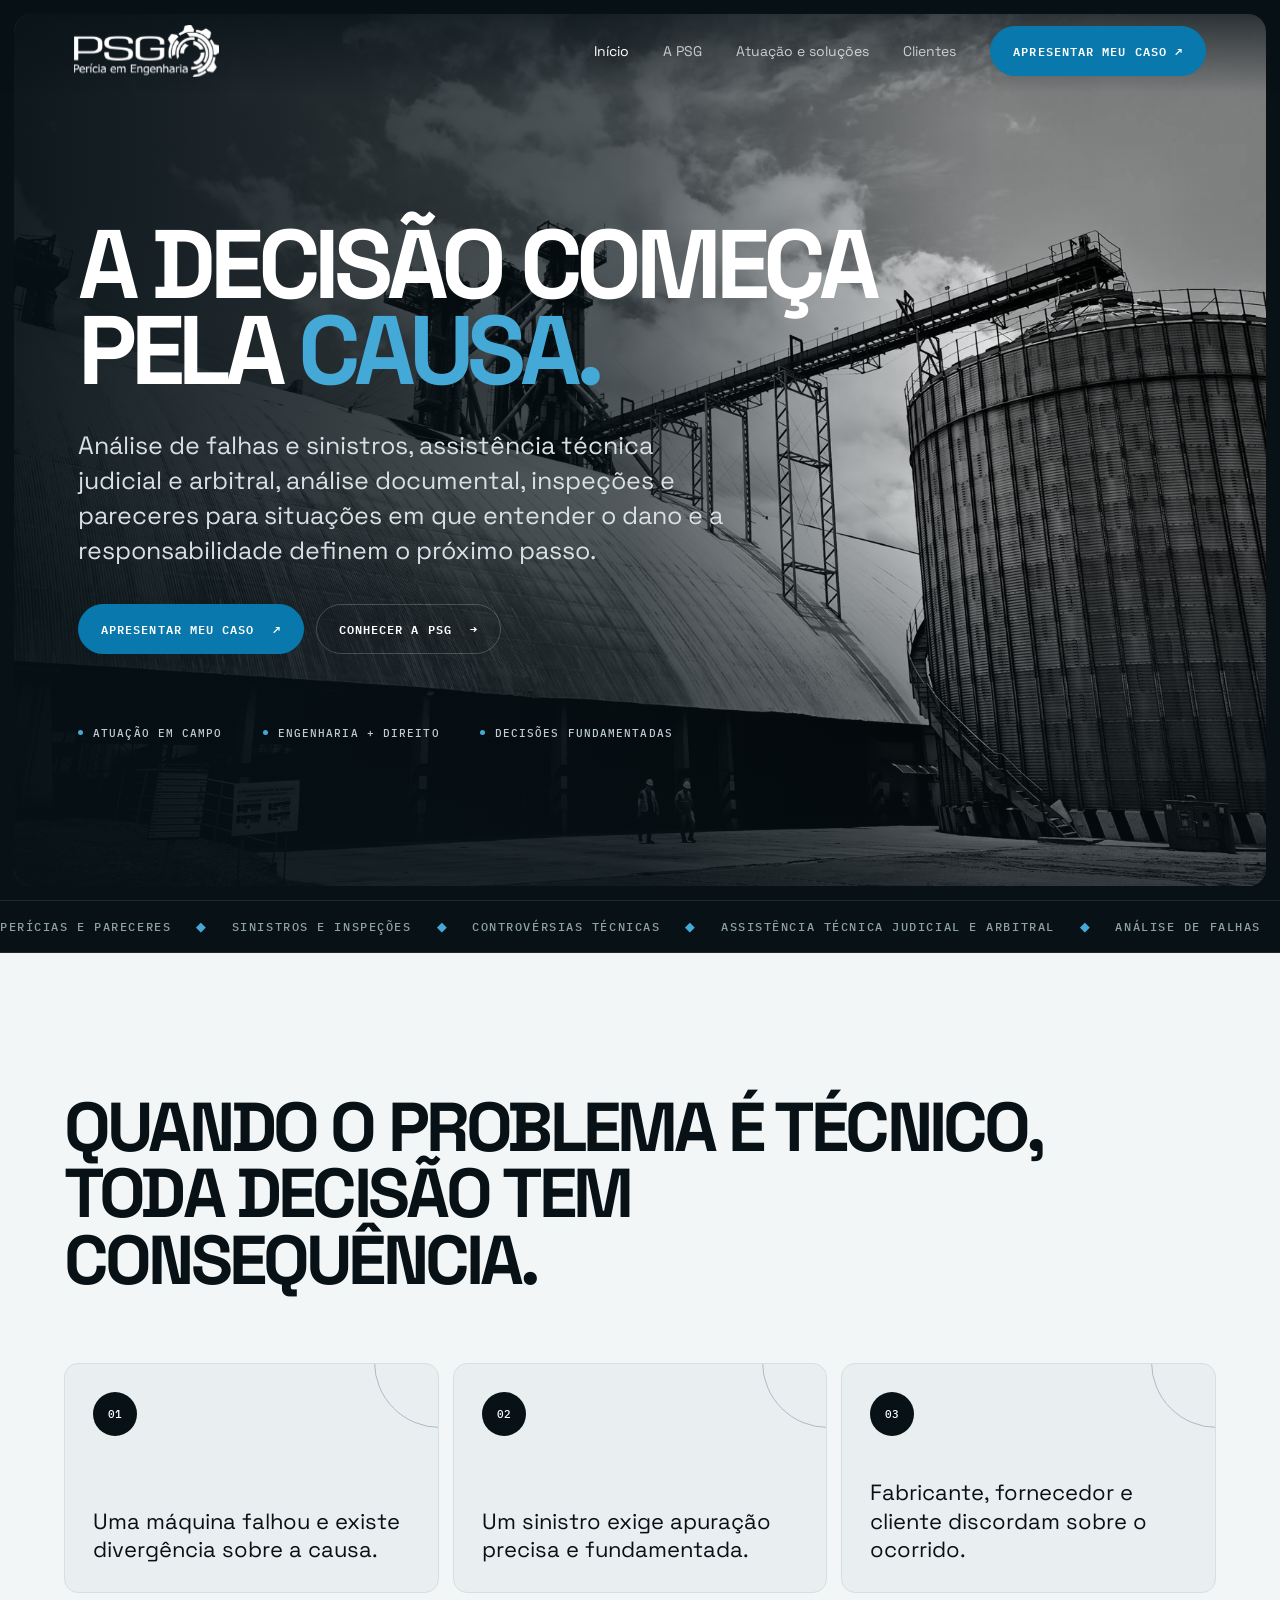
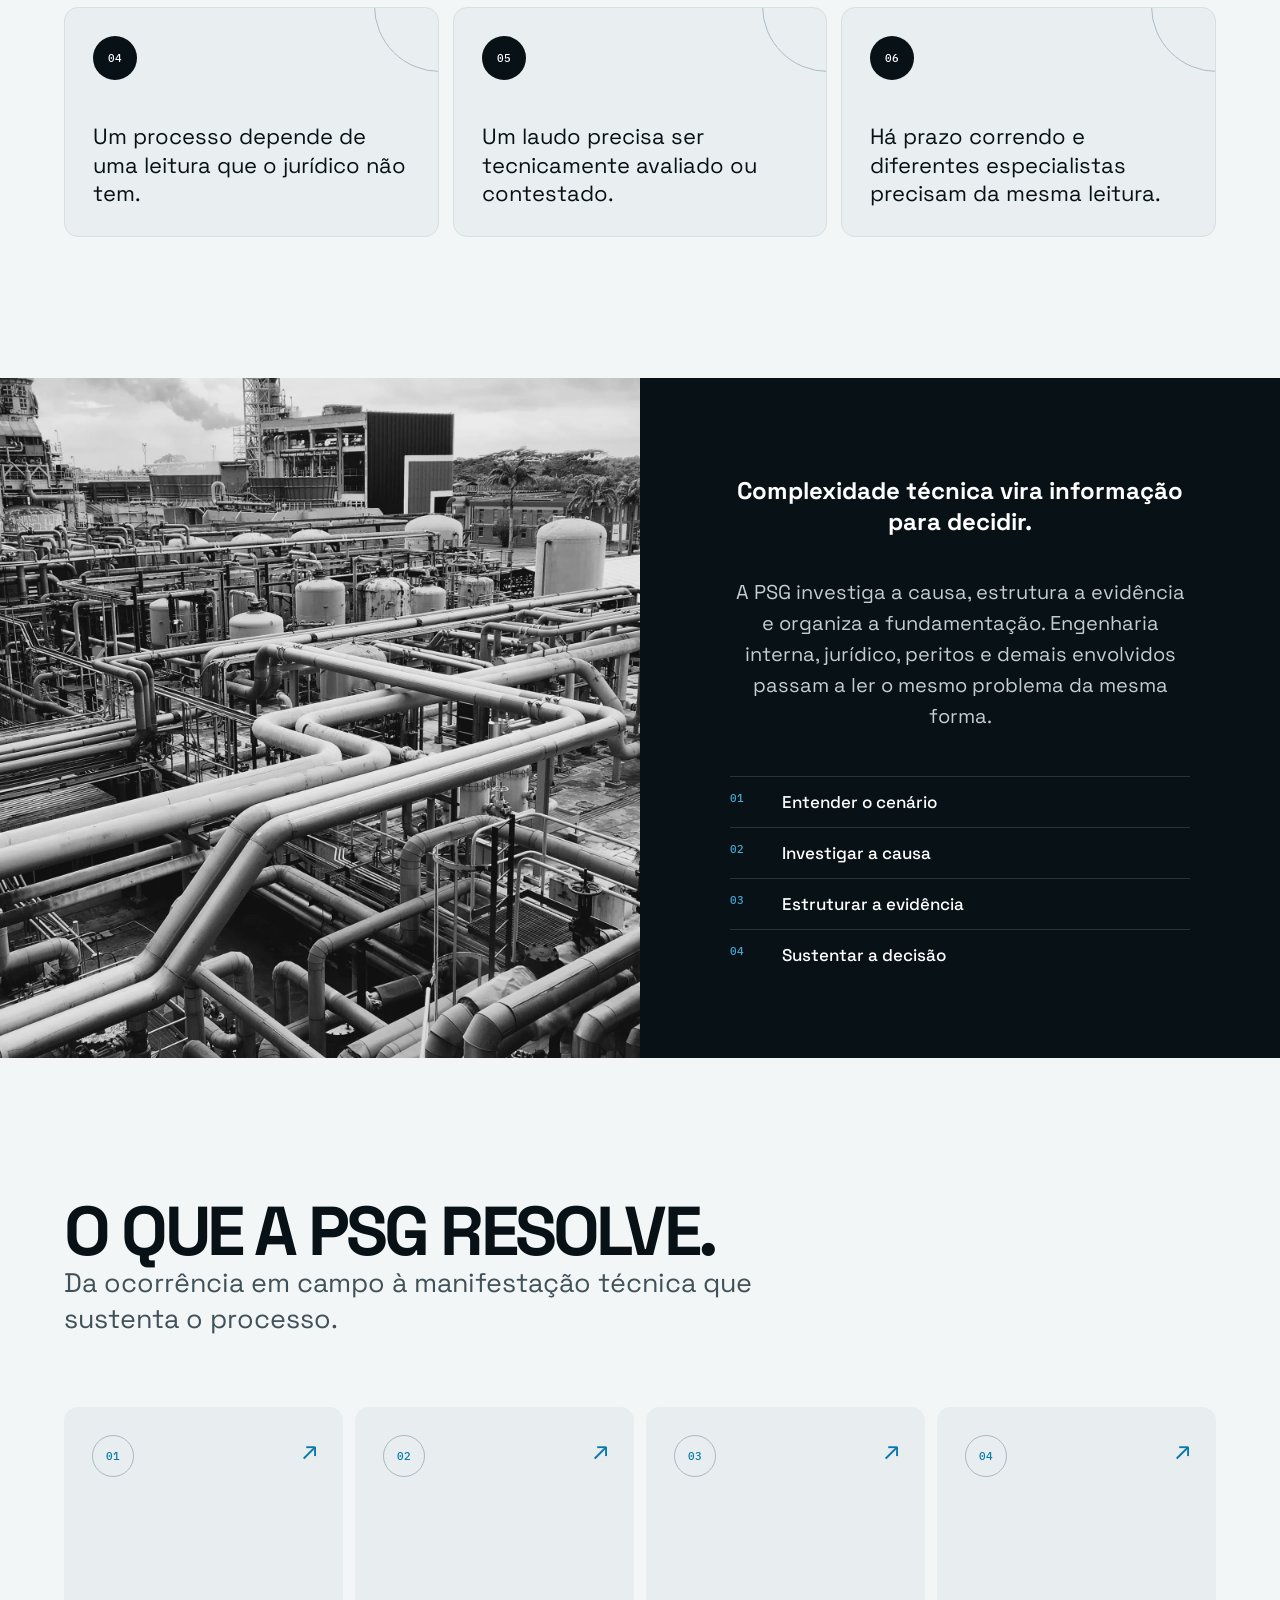
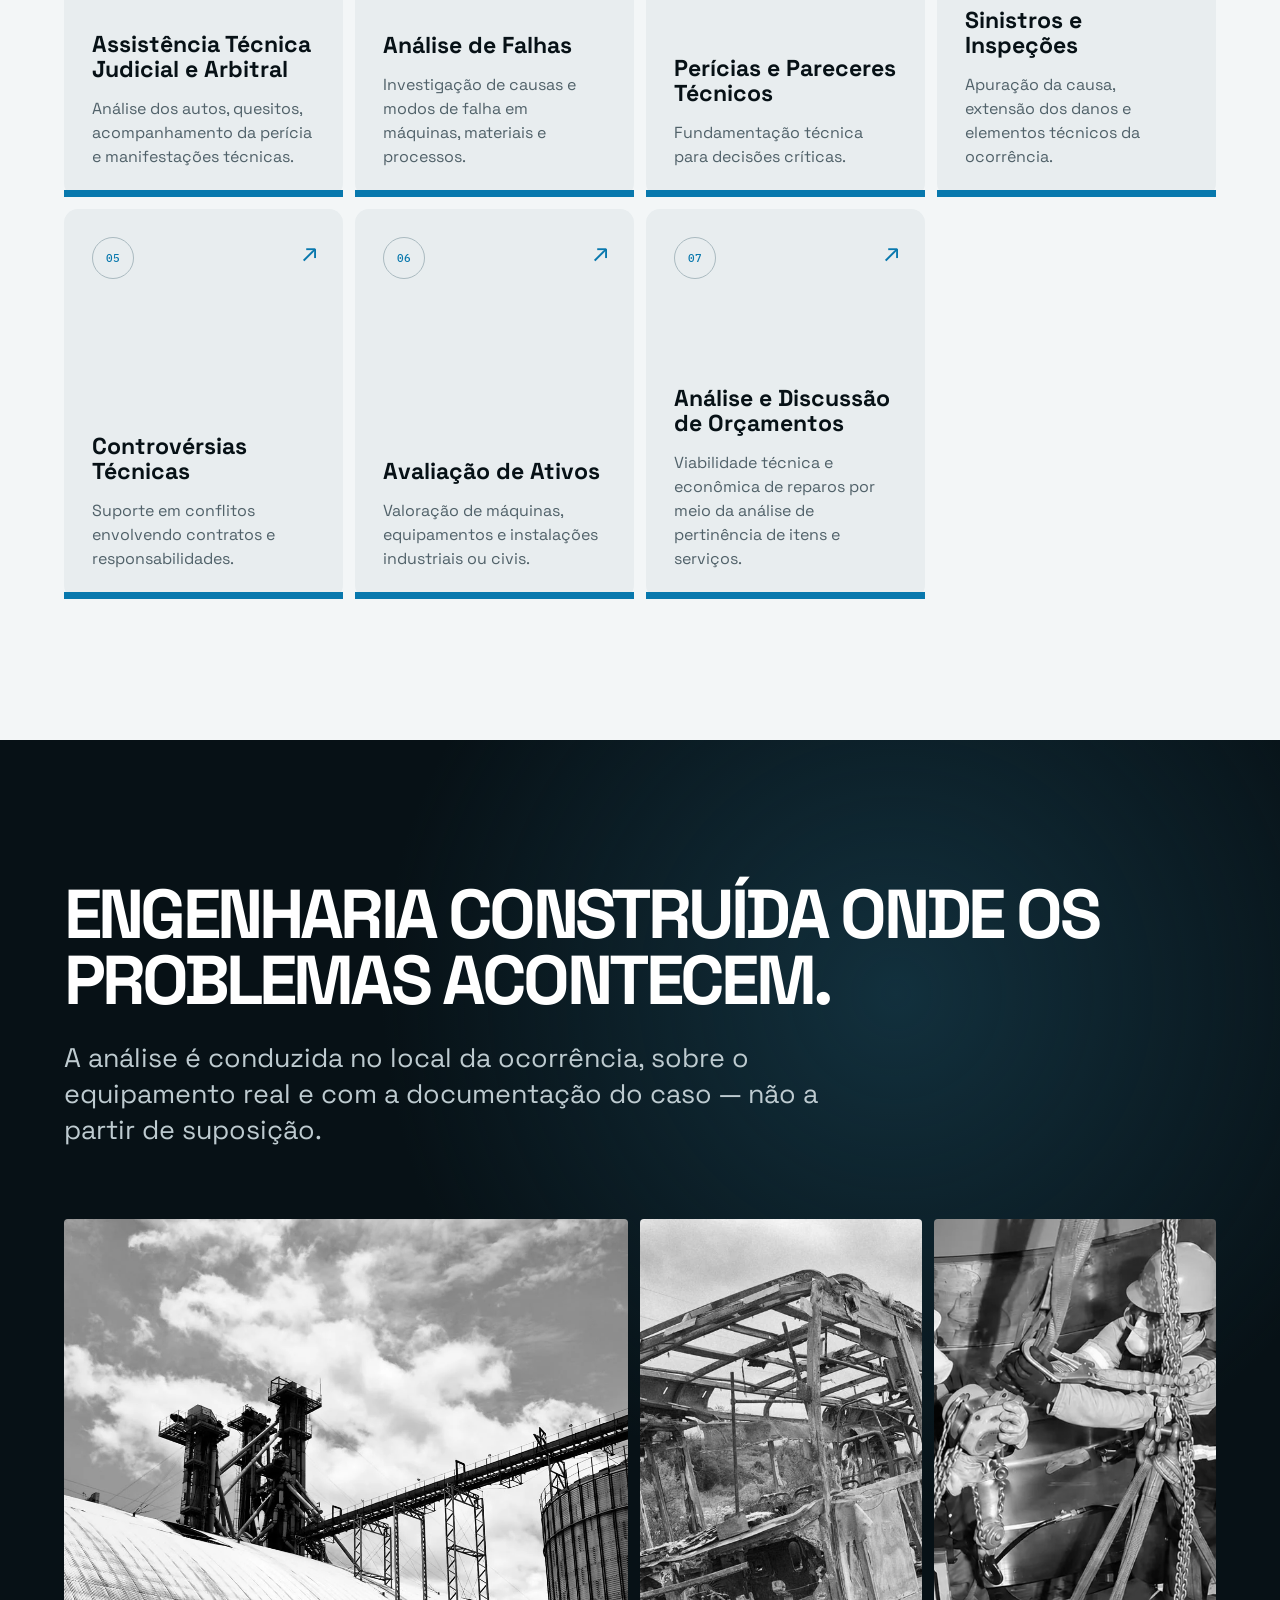
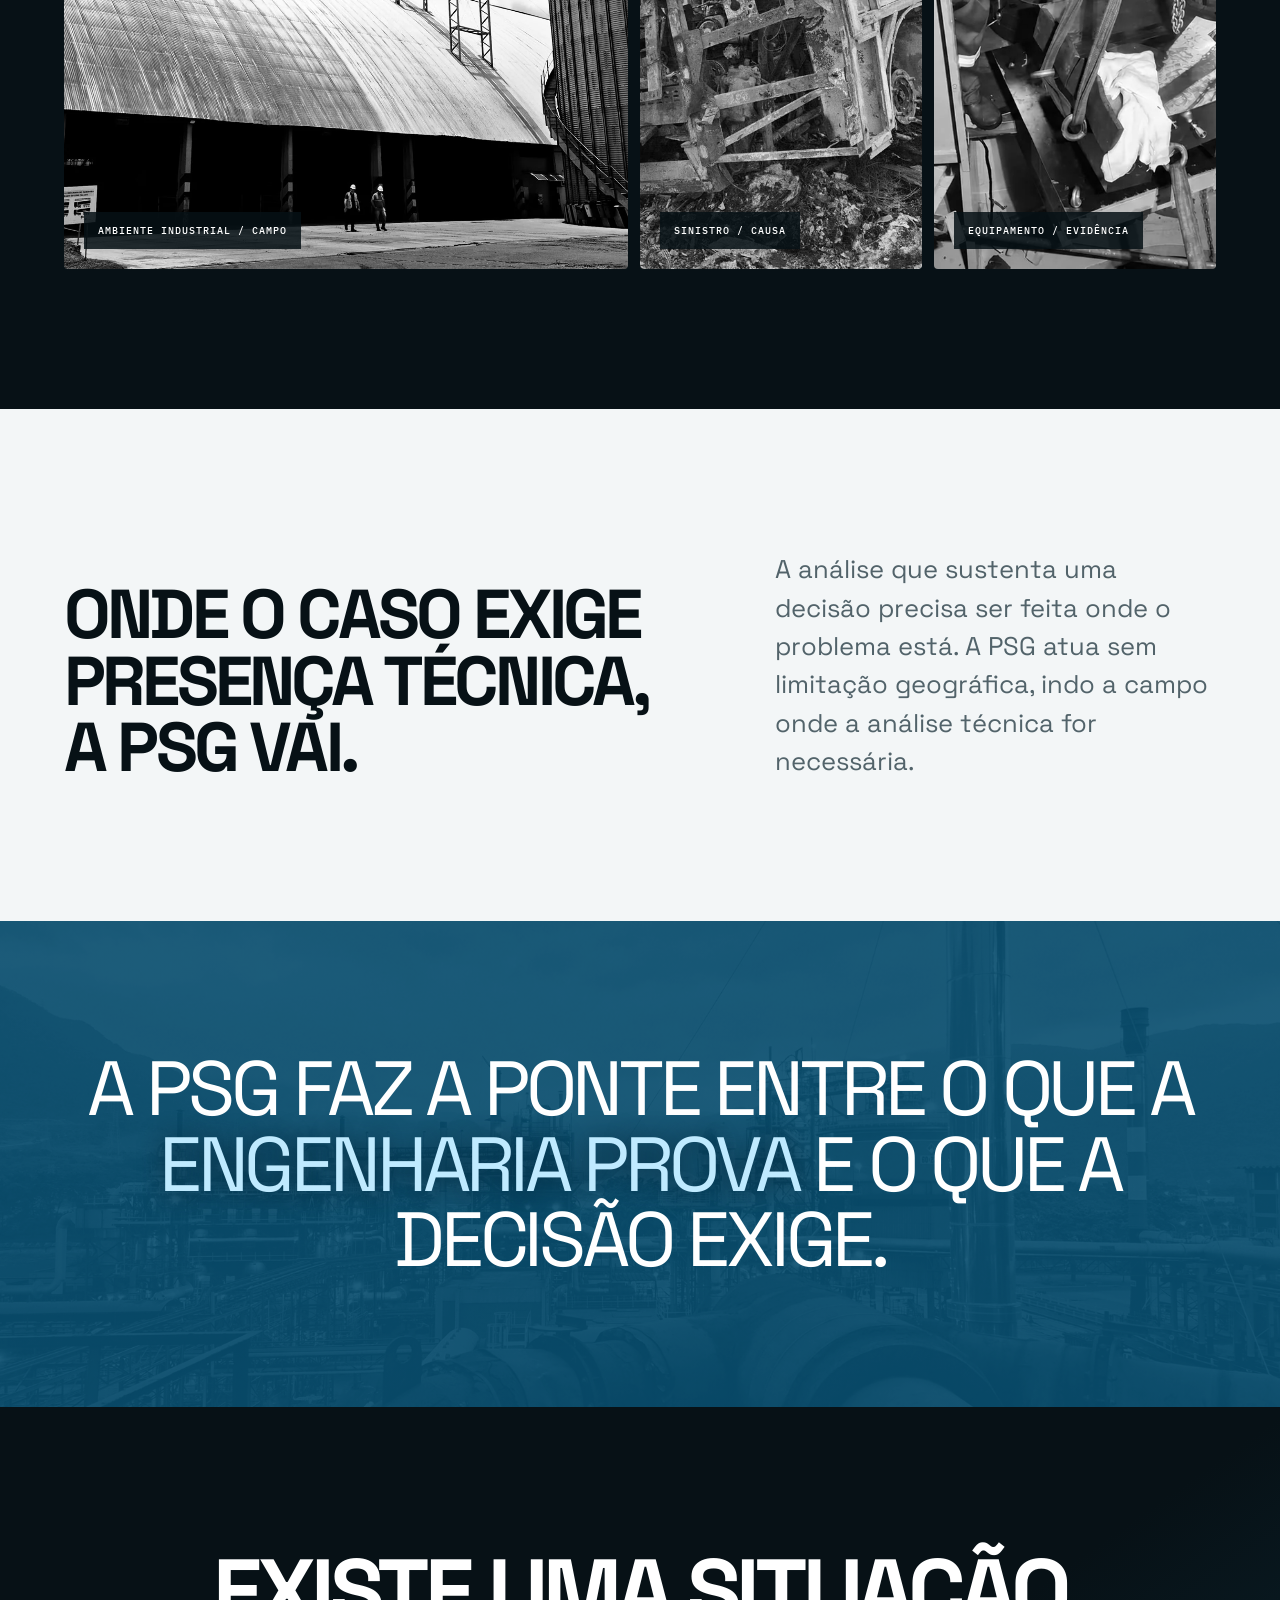
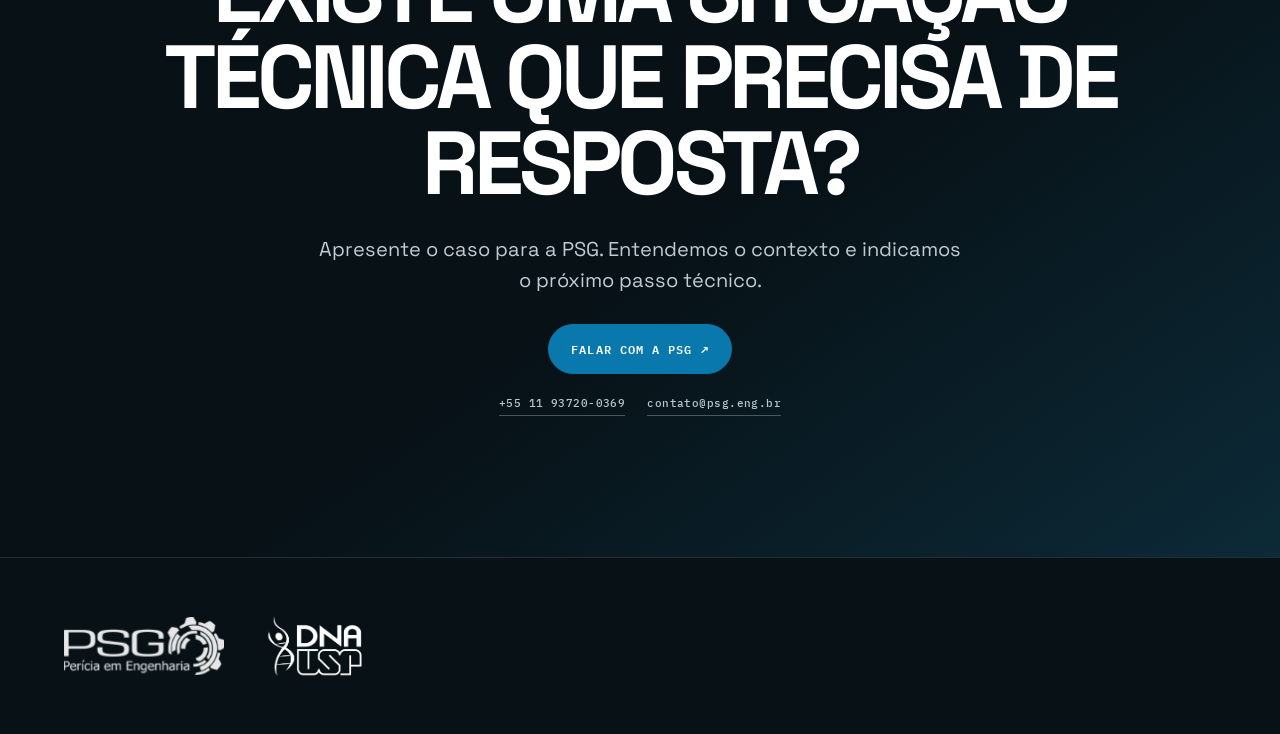
==== commit 6c4ed3b2: "AJ SITE | THEODORO" ====
--- a/index.html
+++ b/index.html
@@ -6,7 +6,7 @@
 <!-- Google Tag Manager (noscript) -->
 <noscript><iframe height="0" src="https://www.googletagmanager.com/ns.html?id=GTM-MQ7P9SL2" style="display:none;visibility:hidden" width="0"></iframe></noscript>
 <!-- End Google Tag Manager (noscript) -->
-<header class="topbar"><div class="wrap nav"><a href="index.html"><img alt="PSG Perícia em Engenharia" class="logo" decoding="async" src="assets/brand/logo-psg.svg"/></a><button aria-controls="navlinks" aria-expanded="false" aria-label="Abrir menu" class="menu">☰</button><nav class="navlinks" id="navlinks"><a class="active" href="index.html">Início</a><a href="a-psg/index.html">A PSG</a><a href="solucoes/index.html">Atuação e soluções</a><a class="pill" href="#contato">Apresentar meu caso ↗</a></nav></div></header>
+<header class="topbar"><div class="wrap nav"><a href="index.html"><img alt="PSG Perícia em Engenharia" class="logo" decoding="async" src="assets/brand/logo-psg.svg"/></a><button aria-controls="navlinks" aria-expanded="false" aria-label="Abrir menu" class="menu">☰</button><nav class="navlinks" id="navlinks"><a class="active" href="index.html">Início</a><a href="a-psg/index.html">A PSG</a><a href="solucoes/index.html">Atuação e soluções</a><a href="clientes/index.html">Clientes</a><a class="pill" href="#contato">Apresentar meu caso ↗</a></nav></div></header>
 <main><section class="hero"><div class="hero-bg"></div><div class="wrap hero-content"><h1>A decisão começa<br/>pela <em>causa.</em></h1><p class="lead">Análise de falhas e sinistros, assistência técnica judicial e arbitral, análise documental, inspeções e pareceres para situações em que entender o dano e a responsabilidade definem o próximo passo.</p><div class="actions"><a class="button primary" href="#contato">Apresentar meu caso <span>↗</span></a><a class="button" href="a-psg/index.html">Conhecer a PSG <span>→</span></a></div><div class="hero-meta"><span><i></i>Atuação em campo</span><span><i></i>Engenharia + direito</span><span><i></i>Decisões fundamentadas</span></div></div></section>
 <div aria-label="Áreas de atuação" class="ticker"><div class="ticker-track"><div class="ticker-sequence"><span>Perícias e pareceres</span><b>◆</b><span>Sinistros e inspeções</span><b>◆</b><span>Controvérsias técnicas</span><b>◆</b><span>Assistência técnica judicial e arbitral</span><b>◆</b><span>Análise de falhas</span><b>◆</b><span>Análise de orçamentos</span><b>◆</b></div><div aria-hidden="true" class="ticker-sequence"><span>Perícias e pareceres</span><b>◆</b><span>Sinistros e inspeções</span><b>◆</b><span>Controvérsias técnicas</span><b>◆</b><span>Assistência técnica judicial e arbitral</span><b>◆</b><span>Análise de falhas</span><b>◆</b><span>Análise de orçamentos</span><b>◆</b></div></div></div>
 <section class="section light"><div class="wrap"><div class="section-head reveal section-head-clean"><div><h2>Quando o problema é técnico, toda decisão tem consequência.</h2></div></div><div class="problem-grid reveal"><article class="problem"><div class="num">01</div><p>Uma máquina falhou e existe divergência sobre a causa.</p></article><article class="problem"><div class="num">02</div><p>Um sinistro exige apuração precisa e fundamentada.</p></article><article class="problem"><div class="num">03</div><p>Fabricante, fornecedor e cliente discordam sobre o ocorrido.</p></article><article class="problem"><div class="num">04</div><p>Um processo depende de uma leitura que o jurídico não tem.</p></article><article class="problem"><div class="num">05</div><p>Um laudo precisa ser tecnicamente avaliado ou contestado.</p></article><article class="problem"><div class="num">06</div><p>Há prazo correndo e diferentes especialistas precisam da mesma leitura.</p></article></div></div></section>
--- a/style.css
+++ b/style.css
@@ -70,16 +70,190 @@
 /* A página local (file://) também recebe uma entrada suave. */
 @keyframes psgFileEnter{from{opacity:0;transform:translateY(7px)}to{opacity:1;transform:translateY(0)}}
 html.psg-file-entry main{animation:psgFileEnter .32s ease-out both}
-/* Evita filtros pesados/blur nas várias seções durante o scroll. */
-.reveal{filter:none;transform:translateY(14px);transition:opacity .52s ease,transform .52s cubic-bezier(.2,.8,.2,1)}
-.reveal-left{transform:translateX(-20px)}
-.reveal-right{transform:translateX(20px)}
-.reveal.visible{filter:none}
-.about-page .inner-hero-bg{animation-duration:.65s}
-.about-page .inner-hero-content{animation-duration:.55s;animation-delay:.05s}
+/* PSG v04: os efeitos originais de .reveal (blur 5px, fade de 0,85s
+   e movimento de 30px) são preservados sem sobrescritas.
+   A navegação fluida da v03 permanece independente desta animação. */
 @media(prefers-reduced-motion:reduce){
  main,html.psg-leaving main,html.psg-entering main{transition:none;transform:none}
  html.psg-file-entry main{animation:none}
  .reveal,.reveal-left,.reveal-right{transition:none;transform:none;filter:none;opacity:1}
  .about-page .inner-hero-bg,.about-page .inner-hero-content{animation:none}
 }
+
+/* PSG v05 — extensão da identidade original, sem modificar as regras v04 */
+/* Três cartões biográficos com hierarquia e leitura confortável. */
+.about-page .team-grid article{min-height:460px;justify-content:flex-end;padding:34px 30px 32px}
+.about-page .team-grid h3{font-size:clamp(23px,2.25vw,33px);line-height:1.1;letter-spacing:-.035em;margin-bottom:18px}
+.about-page .team-grid .team-degree{order:0;margin:0 0 12px;color:var(--blue);font:600 10px "IBM Plex Mono",monospace;text-transform:uppercase;letter-spacing:.09em;line-height:1.5}
+.about-page .team-grid .team-bio{font-size:15px;line-height:1.62;color:#465962;max-width:440px;text-wrap:pretty}
+.about-page .team-grid article:hover .team-degree{color:#d6f0ff}
+.about-page .team-grid article:hover .team-bio{color:#edf7fa}
+
+/* Página Clientes: mesmo sistema de cor, fontes, containers e movimento da v04. */
+.clients-page .clients-hero{min-height:min(860px,94svh);align-items:flex-end}
+.clients-page .clients-hero-bg{object-position:center}
+.clients-page .clients-hero:after{background:linear-gradient(0deg,#061015f5 2%,#06101584 57%,#061015a6 100%),linear-gradient(90deg,#061015d9 0%,#06101560 80%)}
+.clients-page .clients-hero .inner-hero-content{padding-top:160px;padding-bottom:90px}
+.clients-page .clients-eyebrow{margin-bottom:26px}
+.clients-page .clients-hero h1{max-width:1050px;font-size:clamp(52px,7vw,105px);letter-spacing:-.065em;line-height:1.02;margin:0 0 32px}
+.clients-page .clients-hero h1 em{font-style:normal;color:var(--blue2)}
+.clients-page .clients-hero p{max-width:730px}
+.clients-hero-link{display:inline-flex;align-items:center;gap:28px;margin-top:42px;padding-bottom:12px;border-bottom:1px solid #ffffff69;font:600 11px "IBM Plex Mono",monospace;letter-spacing:.12em;text-transform:uppercase;transition:color .25s,border-color .25s}
+.clients-hero-link:hover{color:var(--blue2);border-color:var(--blue2)}
+.clients-hero-link span{font-size:20px}
+.clients-summary{background:#0c1d26;border-bottom:1px solid #ffffff22}
+.clients-summary-inner{display:grid;grid-template-columns:1fr 170px 170px;gap:45px;align-items:center;padding-top:42px;padding-bottom:42px}
+.clients-summary p{max-width:680px;color:#c3d2d8;font-size:clamp(18px,2vw,24px);line-height:1.35;margin:0}
+.clients-stat{display:flex;align-items:center;gap:13px}
+.clients-stat strong{font-size:clamp(46px,5vw,68px);font-weight:500;letter-spacing:-.075em;line-height:1;color:var(--blue2)}
+.clients-stat span{font:500 10px/1.5 "IBM Plex Mono",monospace;letter-spacing:.06em;text-transform:uppercase;color:#c4d3d9}
+.clients-list-section{padding-block:clamp(95px,10vw,156px)}
+.clients-section-head{display:grid;grid-template-columns:minmax(0,1.15fr) minmax(0,.85fr);gap:75px;align-items:end;margin-bottom:65px}
+.clients-section-head h2{font-size:clamp(43px,5.2vw,75px);margin:0;line-height:.98;letter-spacing:-.06em}
+.clients-section-head h2 em{font-style:normal;color:var(--blue)}
+.clients-section-head p{font-size:clamp(17px,1.65vw,21px);line-height:1.6;max-width:560px;color:#52636b;margin:0}
+.clients-law-section{background:#071116}
+.clients-law-section .clients-section-head h2 em{color:var(--blue2)}
+.clients-law-section .clients-section-head p{color:#b8c8ce}
+.clients-brand-grid{display:grid;grid-template-columns:repeat(4,minmax(0,1fr));gap:12px}
+.client-brand{display:flex;align-items:center;justify-content:center;min-height:165px;padding:22px 18px;text-align:center;border:1px solid #d2dce0;background:#e9eef0;border-radius:12px;transition:background .3s,border-color .3s,transform .3s,color .3s;overflow:hidden}
+.client-brand:hover{background:#fff;border-color:#9cb7c6;transform:translateY(-4px)}
+.client-brand-name{max-width:100%;color:#485b64;font-size:clamp(16px,1.4vw,21px);line-height:1.13;letter-spacing:-.035em;font-weight:700;overflow-wrap:normal;hyphens:auto;transition:color .3s}
+.client-brand:hover .client-brand-name{color:var(--blue)}
+.clients-brand-grid-dark .client-brand{background:#0f212b;border-color:#ffffff1a}
+.clients-brand-grid-dark .client-brand:hover{background:#173746;border-color:#45a9d778}
+.clients-brand-grid-dark .client-brand-name{color:#d9e4e8;font-size:clamp(15px,1.35vw,20px)}
+.clients-brand-grid-dark .client-brand:hover .client-brand-name{color:#b1e4ff}
+.clients-statement{padding-block:115px}
+.clients-statement h2{font-size:clamp(39px,5vw,76px);line-height:1.03;letter-spacing:-.06em;max-width:1100px;margin:0 0 45px}
+.clients-statement h2 em{font-style:normal;color:#c4ecff}
+.clients-statement .section-number{color:#c4ecff}
+.clients-statement .button{border-color:#ffffffbd;background:transparent;color:#fff}
+.clients-statement .button:hover{color:var(--ink);background:#fff}
+@media(max-width:1050px){.clients-summary-inner{grid-template-columns:1fr 135px 135px;gap:25px}.clients-section-head{gap:35px}}
+@media(max-width:900px){.clients-page .clients-hero{min-height:75svh}.clients-brand-grid{grid-template-columns:repeat(3,minmax(0,1fr))}.clients-summary-inner{grid-template-columns:1fr 1fr}.clients-summary p{grid-column:1 / -1}.clients-section-head{grid-template-columns:1fr;gap:20px}.clients-list-section{padding-block:100px}.about-page .team-grid article{min-height:470px}}
+@media(max-width:560px){.clients-page .clients-hero{min-height:79svh}.clients-page .clients-hero .inner-hero-content{padding-top:138px;padding-bottom:58px}.clients-page .clients-hero h1{font-size:clamp(44px,11vw,64px);margin-bottom:26px}.clients-page .clients-hero p{font-size:17px}.clients-summary-inner{grid-template-columns:1fr 1fr;gap:24px;padding-block:30px}.clients-summary p{font-size:18px}.clients-stat{flex-direction:column;align-items:flex-start;gap:5px}.clients-stat strong{font-size:54px}.clients-brand-grid{grid-template-columns:repeat(2,minmax(0,1fr));gap:8px}.client-brand{min-height:136px;padding:14px 10px;border-radius:8px}.client-brand-name{font-size:clamp(13px,3.7vw,17px)}.clients-brand-grid-dark .client-brand-name{font-size:clamp(12px,3.4vw,16px)}.clients-section-head{margin-bottom:35px}.clients-section-head h2{font-size:clamp(41px,11vw,56px)}.clients-list-section{padding-block:75px}.clients-statement{padding-block:84px}.clients-statement h2{font-size:clamp(38px,10vw,55px)}.about-page .team-grid article{min-height:420px;padding:28px 25px}.about-page .team-grid .team-bio{font-size:15px}}
+@media(prefers-reduced-motion:reduce){.client-brand{transition:none}.client-brand:hover{transform:none}}
+
+
+/* PSG v06 — integrais fornecidas pelo cliente, mantendo os cards originais.
+   Conteúdo começa no alto do cartão em vez de ficar preso à base.
+   Não alterar o layout compartilhado, o sistema de cores ou as transições. */
+.about-page .team-grid article{
+  min-height:0;
+  height:auto;
+  justify-content:flex-start;
+  align-items:stretch;
+  padding:32px 30px 36px;
+}
+.about-page .team-grid article>span{
+  position:static;
+  display:block;
+  margin:0 0 28px;
+}
+.about-page .team-grid .team-degree{
+  margin:0 0 12px;
+}
+.about-page .team-grid h3{
+  margin:0 0 20px;
+}
+.about-page .team-grid .team-bio{
+  margin:0;
+  max-width:none;
+  font-size:15px;
+  line-height:1.66;
+}
+.about-page .team-grid .team-bio+.team-bio{
+  margin-top:18px;
+}
+/* Sobrescreve os antigos min-height:470/420px da v05, inclusive no mobile. */
+@media(max-width:900px){
+  .about-page .team-grid article{min-height:0}
+}
+@media(max-width:560px){
+  .about-page .team-grid article{min-height:0;padding:28px 25px 32px}
+  .about-page .team-grid .team-bio{font-size:15px}
+}
+
+
+/* PSG v07 — cards de equipe em linhas horizontais, sem abreviar biografias.
+   Cada card ocupa 100% da largura do container, sem modificar o restante do site. */
+.about-page .team-grid {
+  display: grid;
+  grid-template-columns: minmax(0, 1fr);
+  gap: 16px;
+}
+.about-page .team-grid article {
+  display: grid;
+  grid-template-columns: minmax(250px, .78fr) minmax(0, 1.55fr);
+  align-items: start;
+  column-gap: clamp(32px, 5vw, 84px);
+  width: 100%;
+  min-height: 0;
+  padding: clamp(30px, 3.4vw, 52px);
+  justify-content: initial;
+}
+.about-page .team-grid .team-overview,
+.about-page .team-grid .team-details {
+  position: relative;
+  z-index: 1;
+  min-width: 0;
+}
+.about-page .team-grid .team-index {
+  display: block;
+  margin: 0 0 clamp(24px, 3vw, 42px);
+  color: var(--blue);
+  font: 500 11px "IBM Plex Mono", monospace;
+  line-height: 1;
+}
+.about-page .team-grid .team-degree {
+  margin: 0 0 12px;
+}
+.about-page .team-grid h3 {
+  margin: 0;
+  font-size: clamp(28px, 2.7vw, 42px);
+  line-height: 1.1;
+  overflow-wrap: break-word;
+}
+.about-page .team-grid .team-details {
+  padding-top: 1px;
+}
+.about-page .team-grid .team-bio {
+  max-width: none;
+  margin: 0;
+  font-size: clamp(15px, 1.26vw, 17px);
+  line-height: 1.7;
+  text-wrap: pretty;
+}
+.about-page .team-grid .team-bio + .team-bio {
+  margin-top: 20px;
+}
+.about-page .team-grid article:hover .team-index,
+.about-page .team-grid article:hover .team-degree {
+  color: #d6f0ff;
+}
+.about-page .team-grid article:hover .team-bio {
+  color: #edf7fa;
+}
+@media (max-width: 800px) {
+  .about-page .team-grid article {
+    grid-template-columns: minmax(0, 1fr);
+    row-gap: 24px;
+  }
+  .about-page .team-grid .team-index {
+    margin-bottom: 26px;
+  }
+}
+@media (max-width: 560px) {
+  .about-page .team-grid article {
+    padding: 30px 25px 34px;
+    row-gap: 20px;
+  }
+  .about-page .team-grid h3 {
+    font-size: clamp(27px, 7vw, 36px);
+  }
+  .about-page .team-grid .team-bio {
+    font-size: 15px;
+    line-height: 1.7;
+  }
+}
